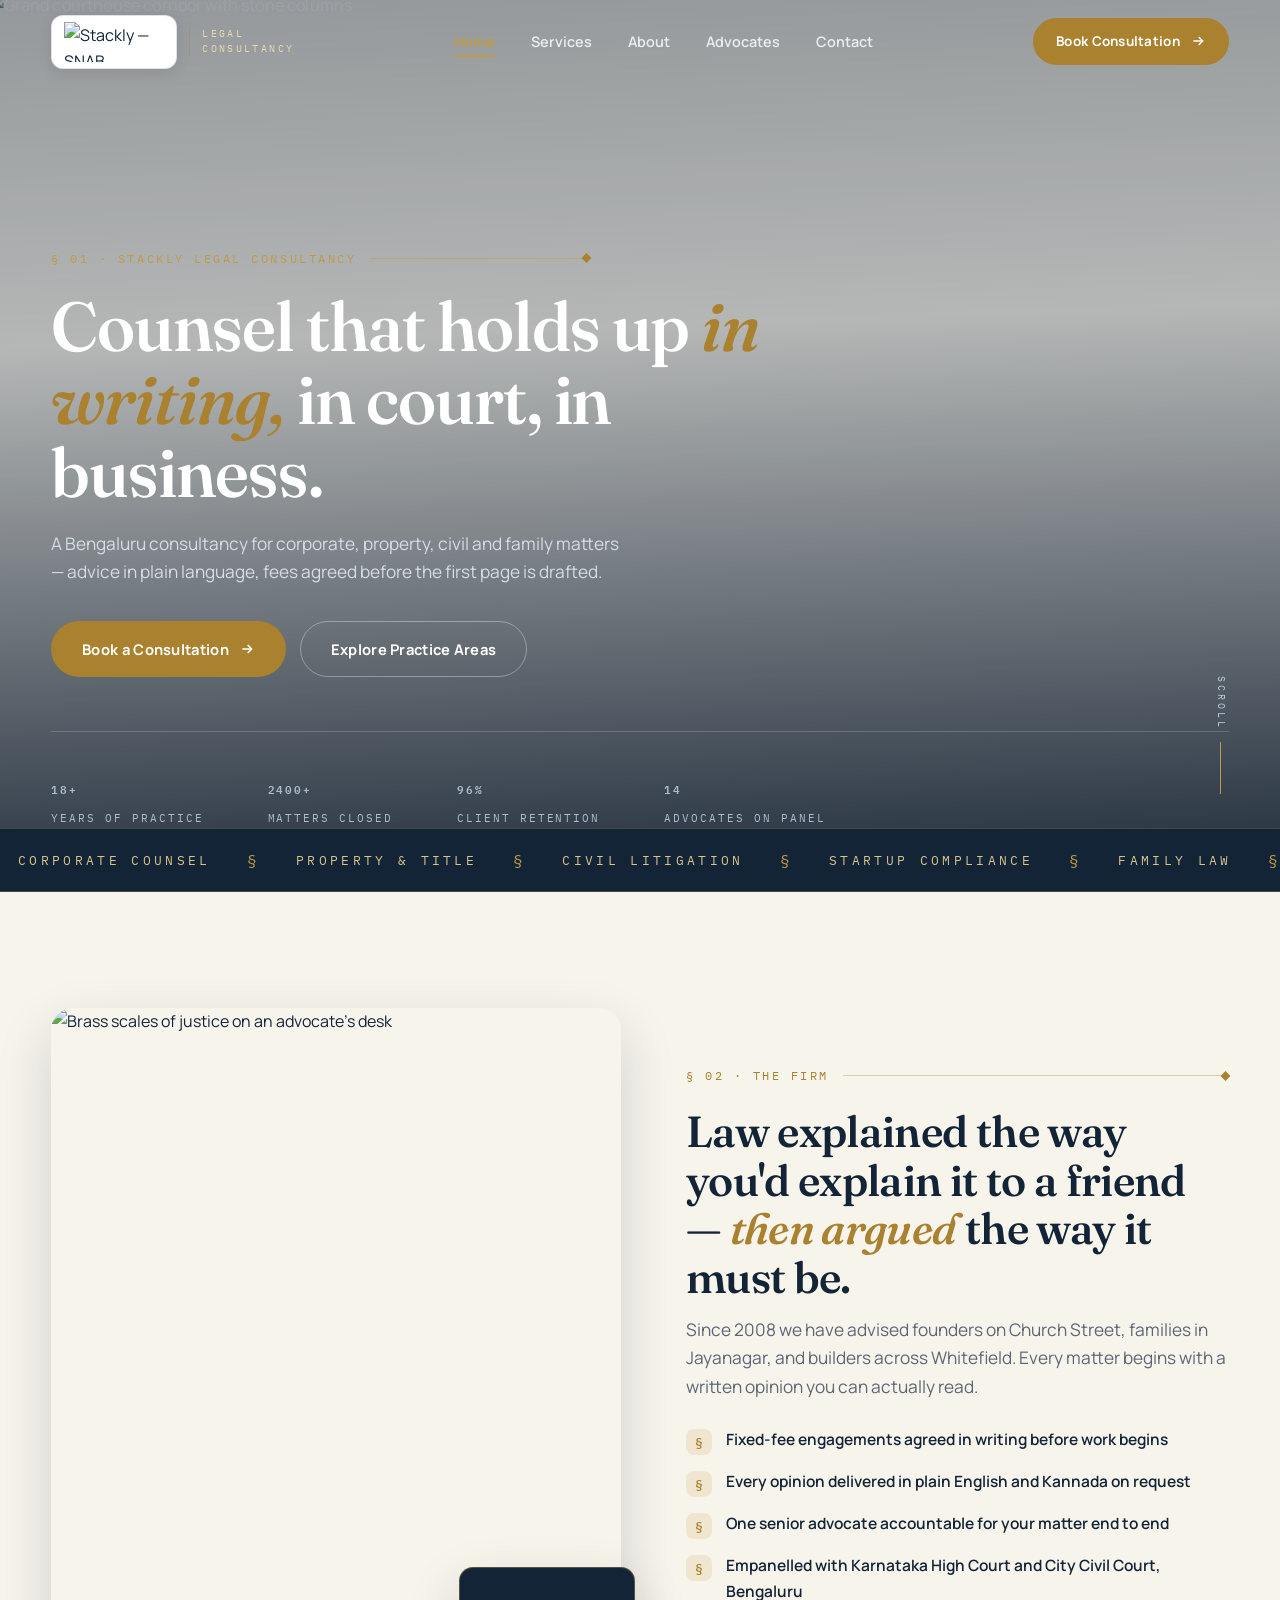
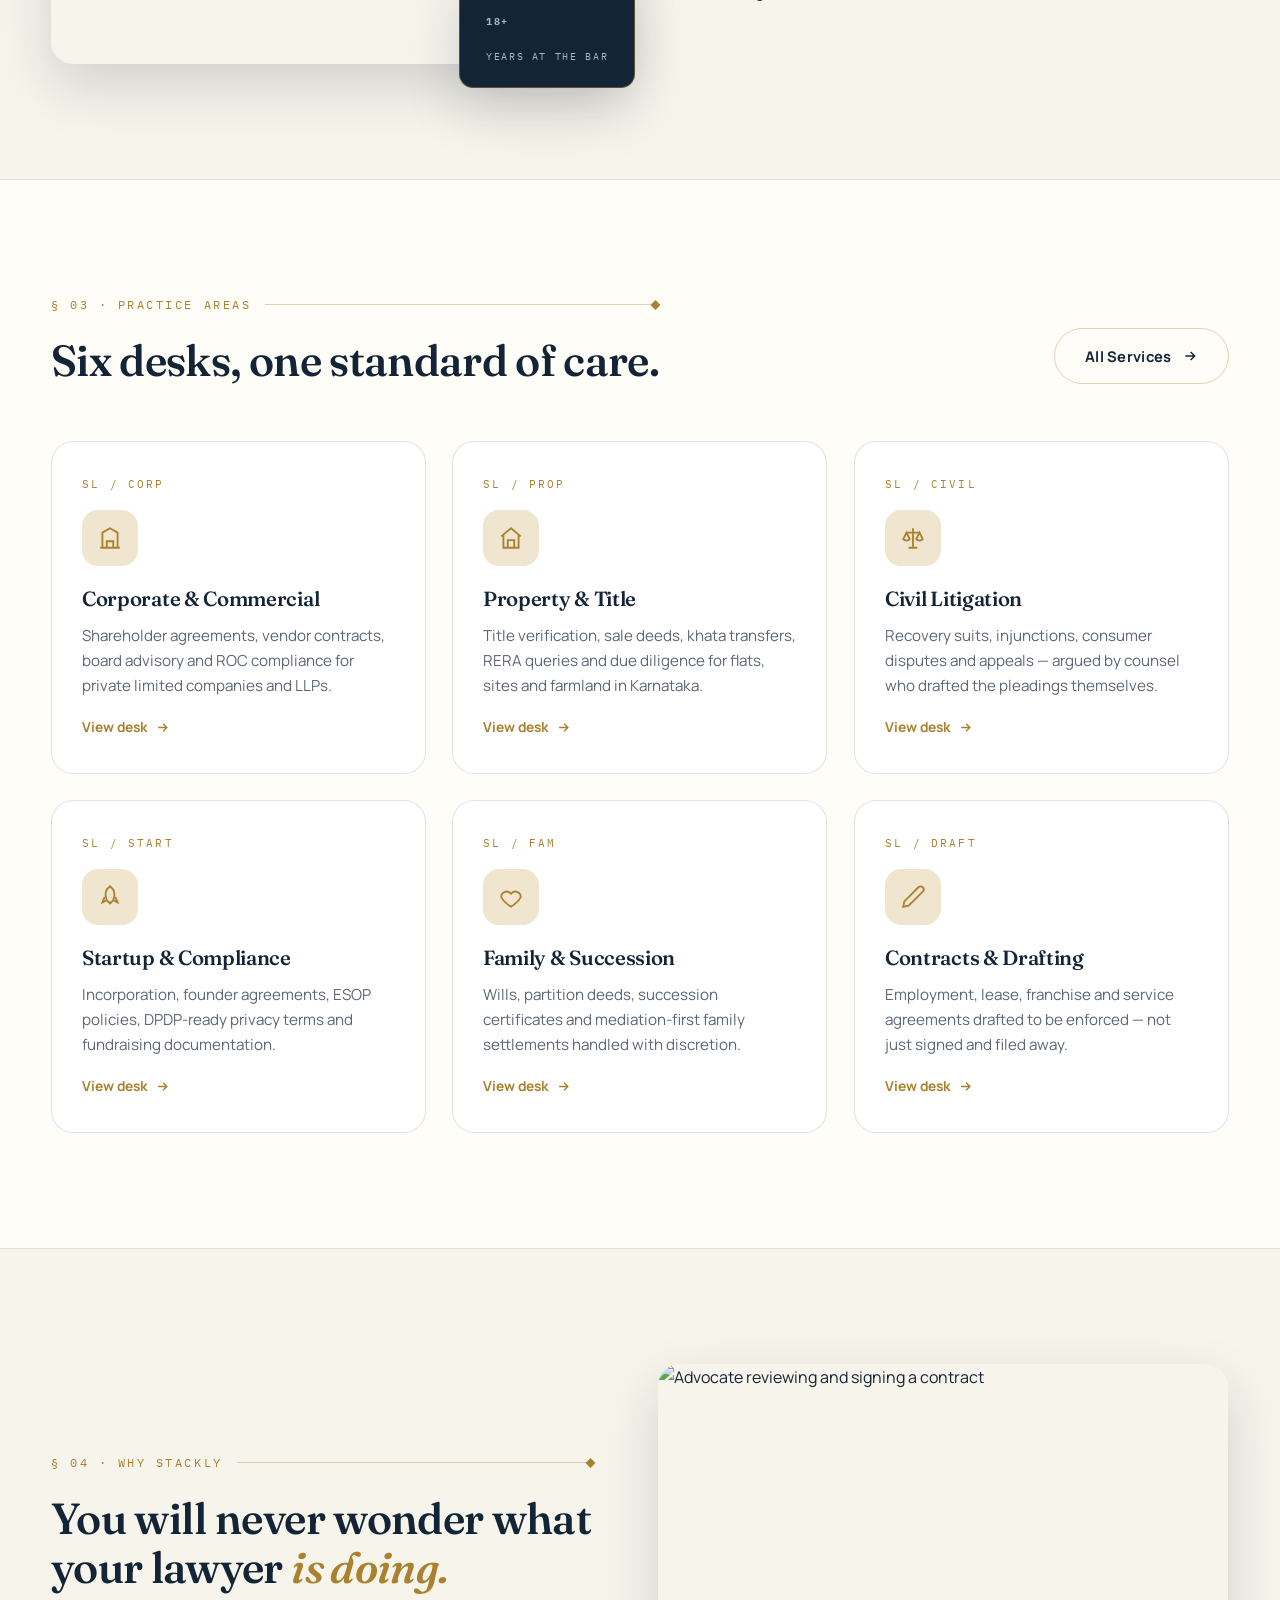
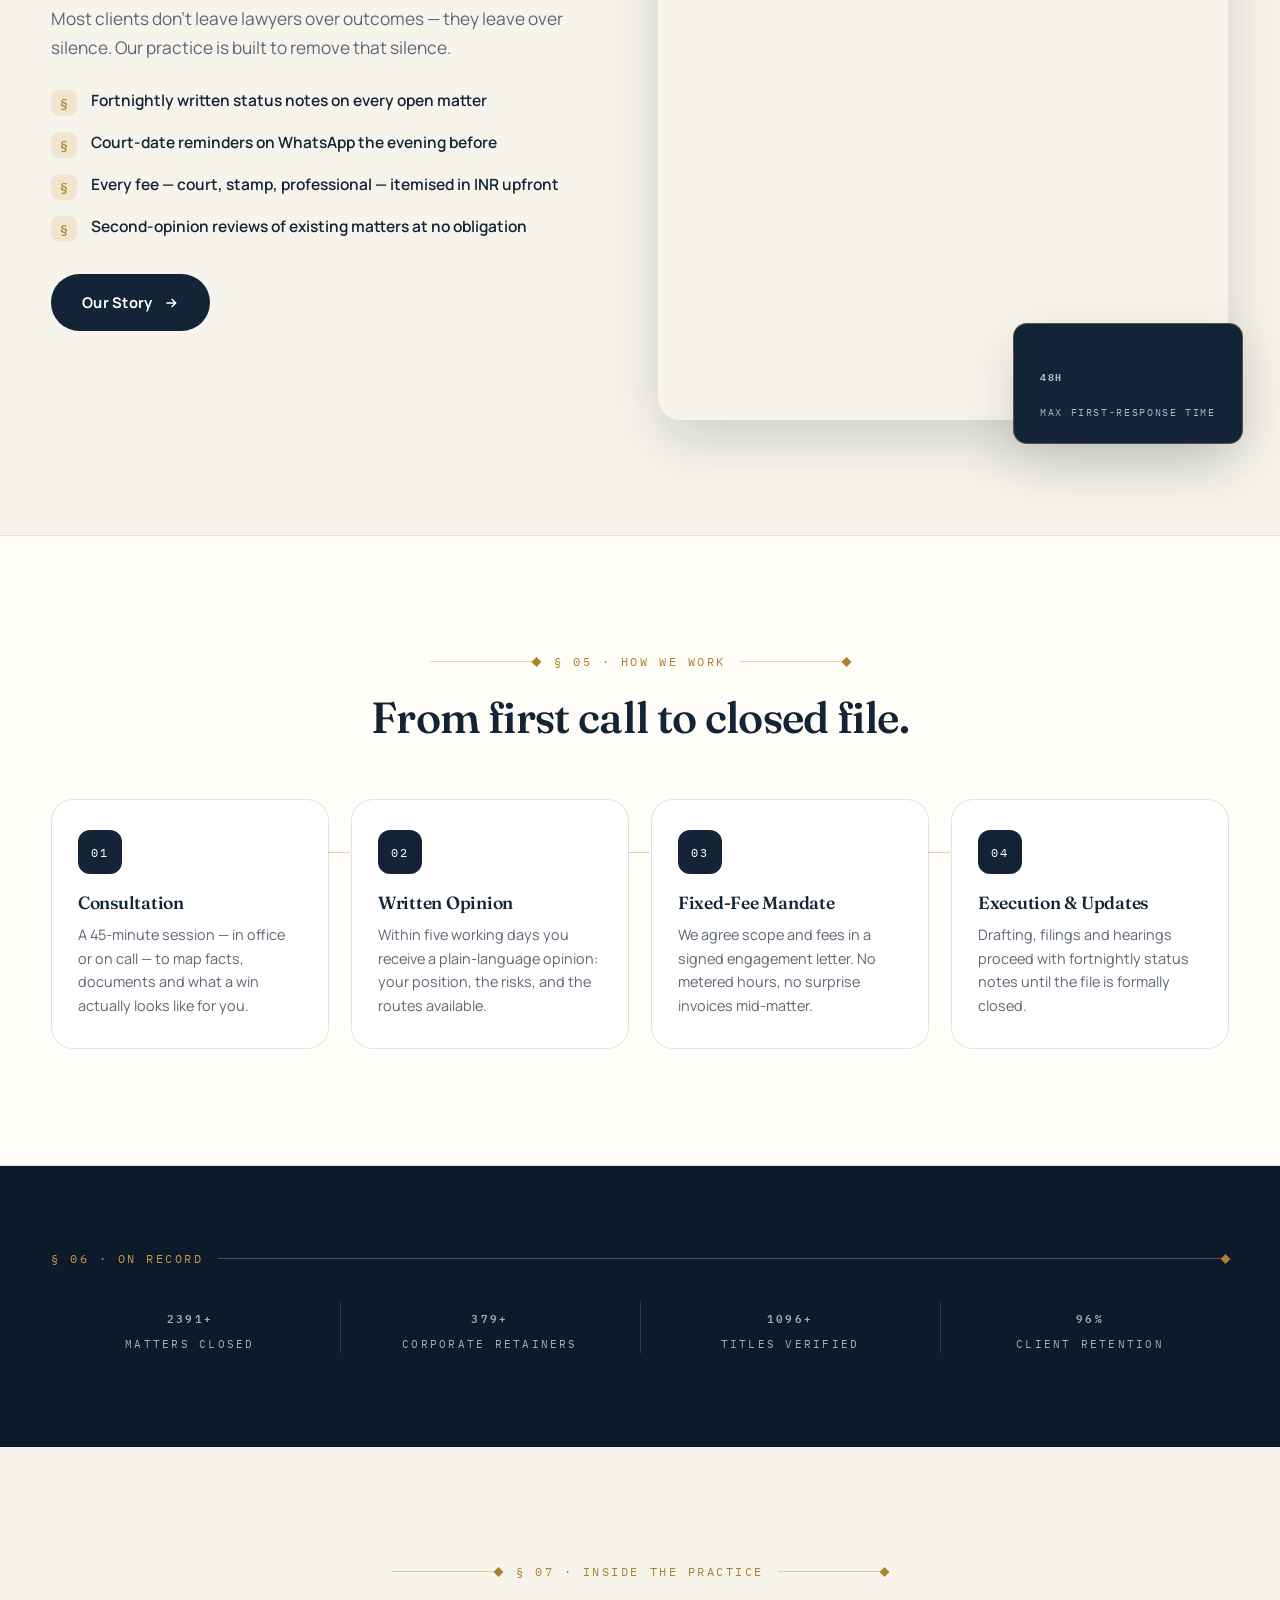
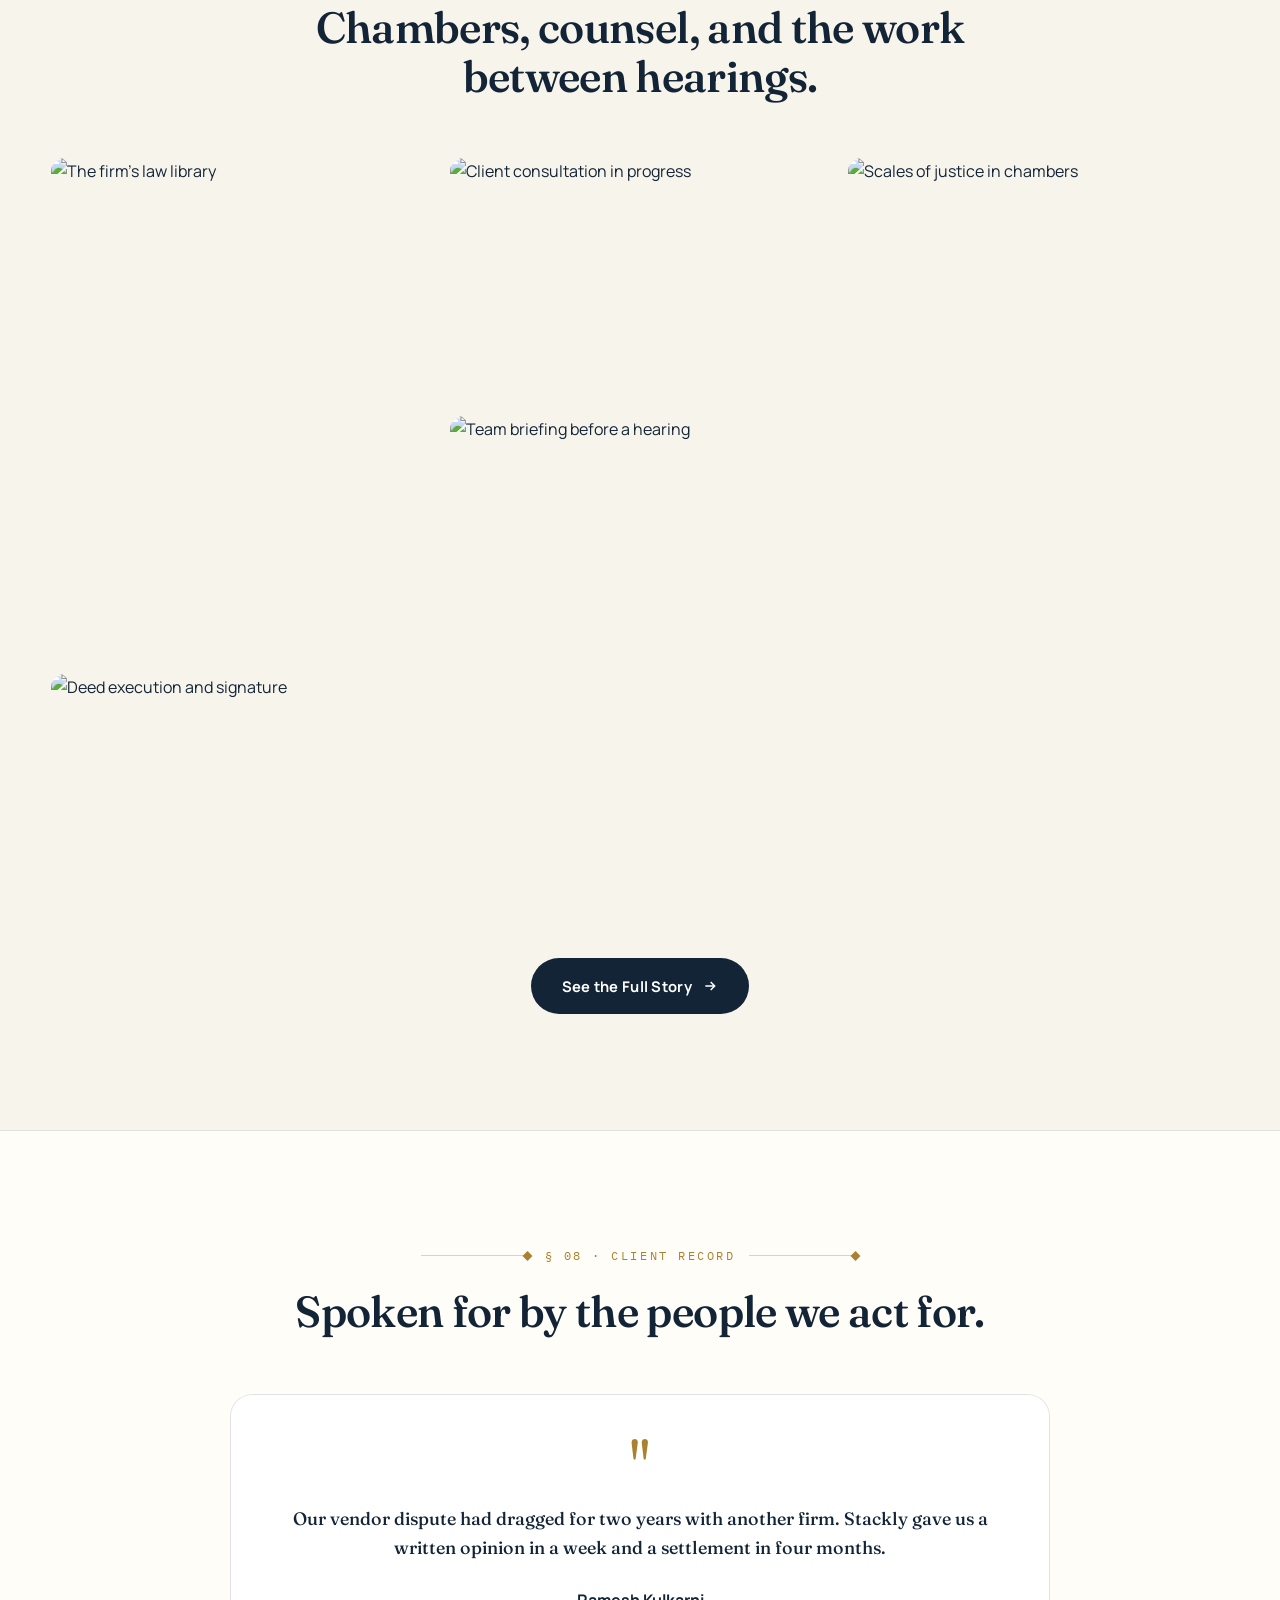
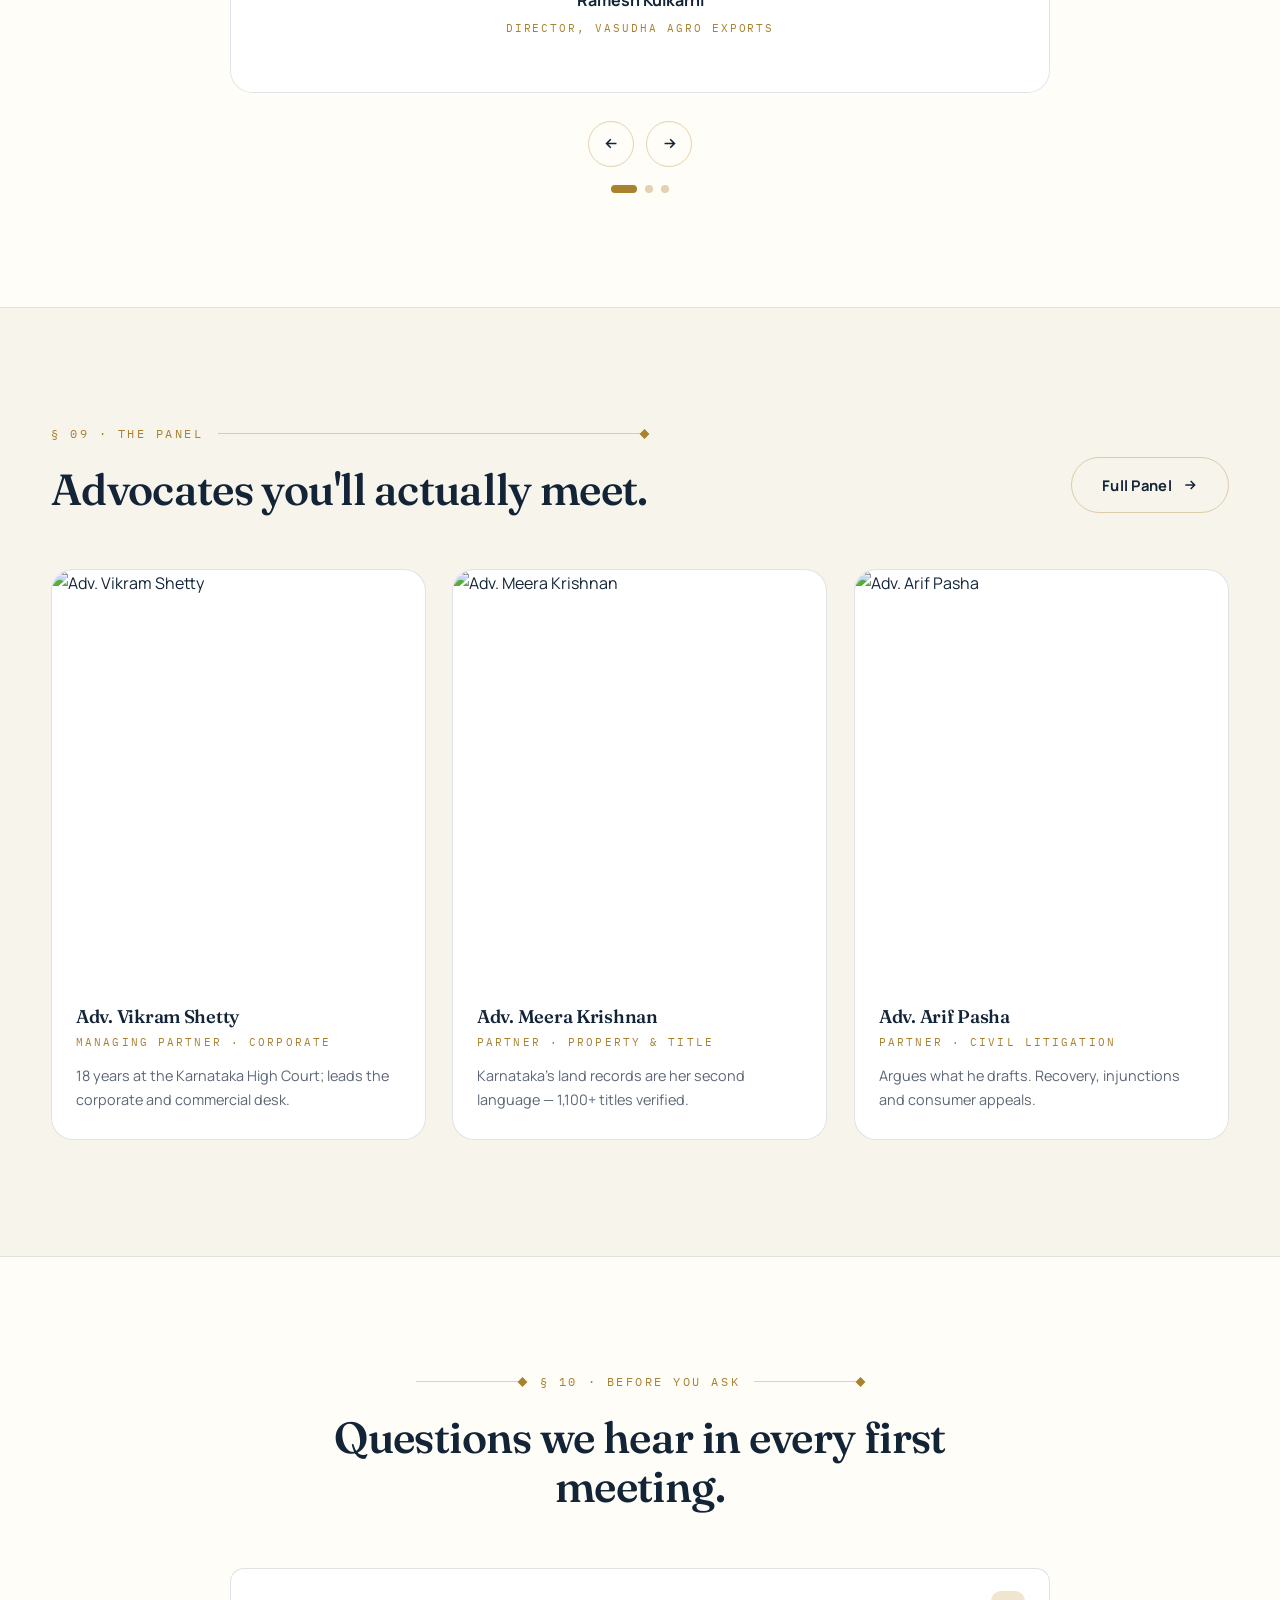
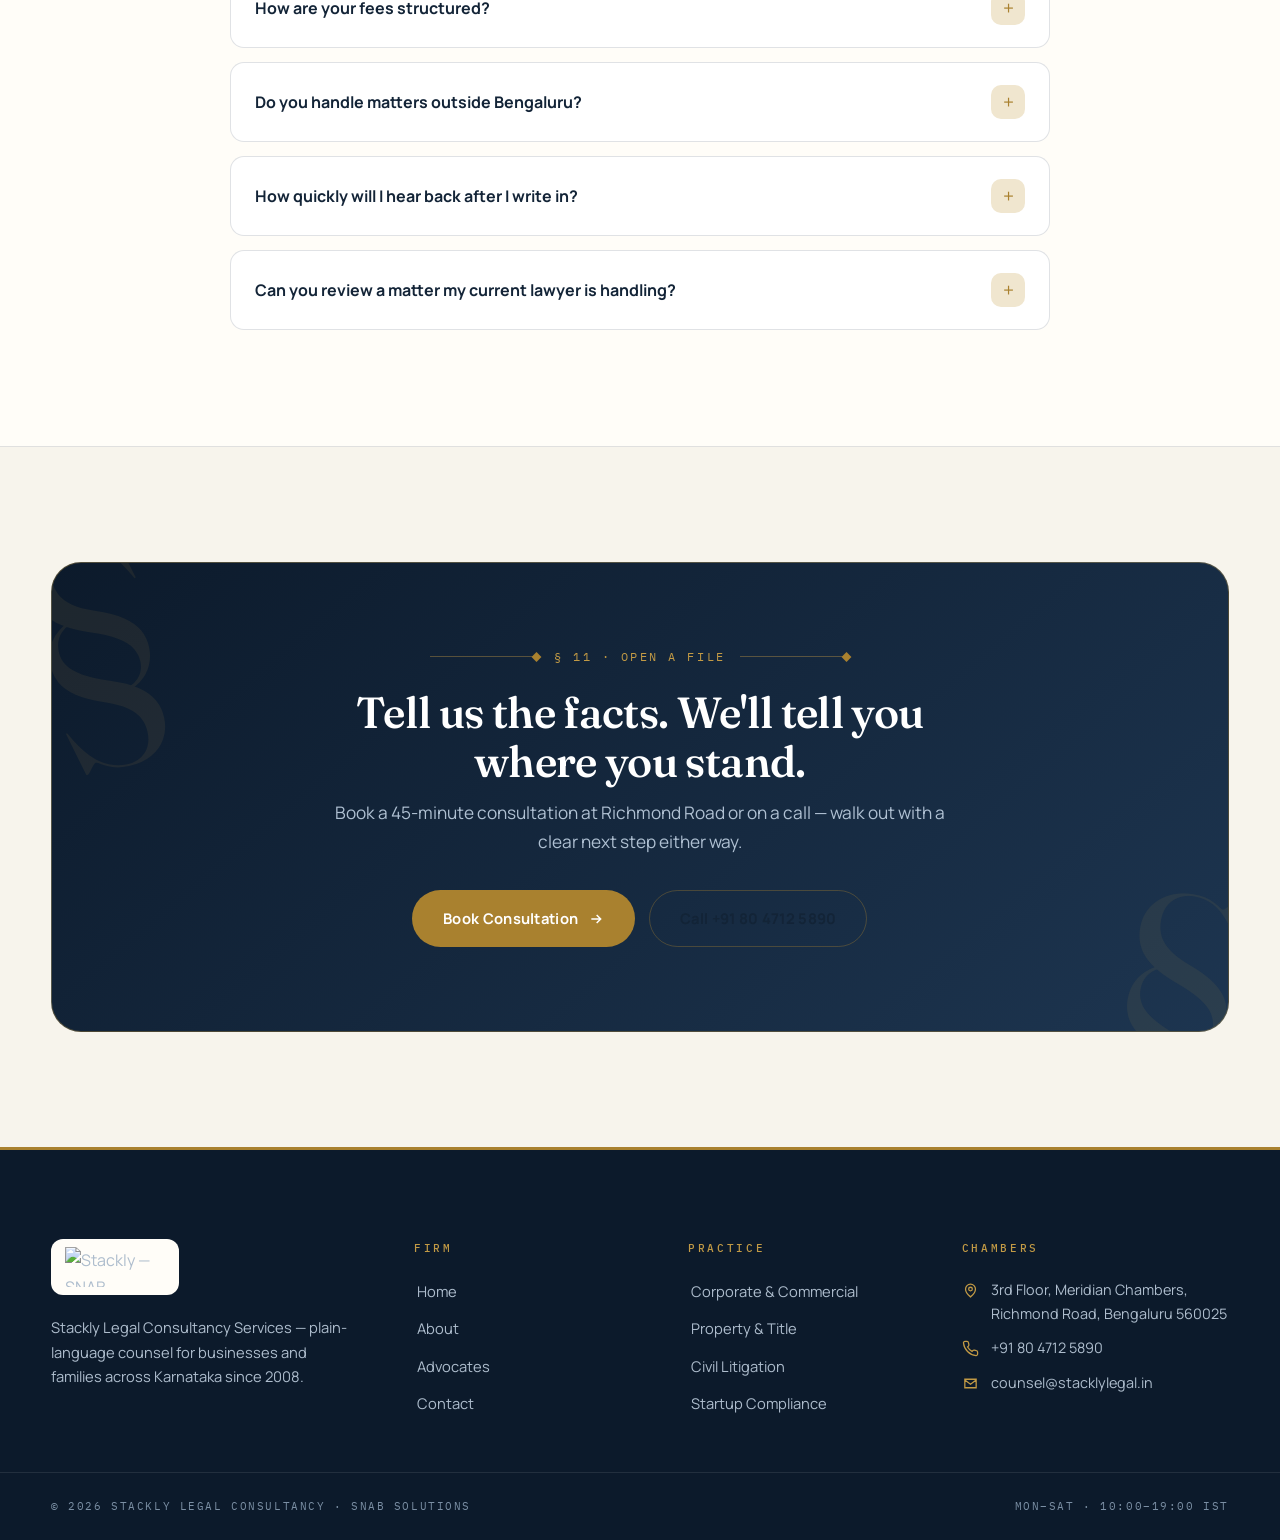
==== index.html @ f5bd6ede "initial commit" ====
<!DOCTYPE html>
<html lang="en">
<head>
  <meta charset="UTF-8">
  <meta name="viewport" content="width=device-width, initial-scale=1.0">
  <title>Stackly Legal Consultancy — Counsel That Holds Up | Bengaluru</title>
  <meta name="description" content="Stackly Legal Consultancy Services, Bengaluru. Corporate, civil, property, family and startup legal counsel with a fixed-fee, plain-language approach.">
  <link rel="preconnect" href="https://fonts.googleapis.com">
  <link rel="preconnect" href="https://fonts.gstatic.com" crossorigin>
  <link href="https://fonts.googleapis.com/css2?family=Fraunces:opsz,wght@9..144,400;9..144,480;9..144,560;9..144,640&family=Manrope:wght@400;600;700;800&family=IBM+Plex+Mono:wght@400;500&display=swap" rel="stylesheet">
  <link rel="stylesheet" href="css/styles.css">
</head>
<body>

  <!-- ==================== HEADER ==================== -->
  <header class="site-header">
    <div class="wrap">
      <a class="brand" href="index.html" aria-label="Stackly Legal Consultancy home">
        <span class="logo-chip">
          <img src="https://wsrv.nl/?url=https://snabsolutions.in/wp-content/uploads/2026/02/stackly-snab-solutions.png&w=260&h=104&output=webp&q=80&fit=inside" alt="Stackly — SNAB Solutions" width="130" height="52">
        </span>
        <span class="brand-tag">Legal<br>Consultancy</span>
      </a>

      <nav class="main-nav" aria-label="Primary">
        <a href="index.html" class="active">Home</a>
        <a href="services.html">Services</a>
        <a href="about.html">About</a>
        <a href="team.html">Advocates</a>
        <a href="contact.html">Contact</a>
      </nav>

      <div class="header-cta">
        <a class="btn btn-gold" href="contact.html">Book Consultation
          <svg viewBox="0 0 24 24" fill="none" stroke="currentColor" stroke-width="2.2"><path d="M5 12h14M13 6l6 6-6 6"/></svg>
        </a>
      </div>

      <button class="nav-toggle" aria-expanded="false" aria-controls="mobilePanel" aria-label="Open menu">
        <span></span><span></span><span></span>
      </button>
    </div>
  </header>

  <div class="mobile-panel" id="mobilePanel">
    <a href="index.html" class="active"><span class="idx">§01</span>Home</a>
    <a href="services.html"><span class="idx">§02</span>Services</a>
    <a href="about.html"><span class="idx">§03</span>About</a>
    <a href="team.html"><span class="idx">§04</span>Advocates</a>
    <a href="contact.html"><span class="idx">§05</span>Contact</a>
    <p class="panel-foot">Stackly Legal · Richmond Road, Bengaluru · +91 80 4712 5890</p>
  </div>

  <main>

    <!-- ============ 01 · HERO ============ -->
    <section class="hero flush" id="top">
      <div class="hero-media">
        <img src="https://wsrv.nl/?url=images.unsplash.com/photo-1505664194779-8beaceb93744&w=1600&h=1000&fit=cover&output=webp&q=55" alt="Grand courthouse corridor with stone columns" fetchpriority="high">
      </div>
      <div class="wrap">
        <div class="docket" data-stagger="1">
          <span class="code">§ 01 · Stackly Legal Consultancy</span>
          <span class="rule"></span>
        </div>
        <h1 data-stagger="2">Counsel that holds up <em class="gild">in writing,</em> in court, in business.</h1>
        <p class="lead" data-stagger="3">A Bengaluru consultancy for corporate, property, civil and family matters — advice in plain language, fees agreed before the first page is drafted.</p>
        <div class="hero-actions" data-stagger="4">
          <a class="btn btn-gold" href="contact.html">Book a Consultation
            <svg viewBox="0 0 24 24" fill="none" stroke="currentColor" stroke-width="2.2"><path d="M5 12h14M13 6l6 6-6 6"/></svg>
          </a>
          <a class="btn btn-ghost" href="services.html">Explore Practice Areas</a>
        </div>
        <div class="hero-strip" data-stagger="5">
          <div class="hs"><b><span data-count="18" data-suffix="+">0</span></b><span>Years of practice</span></div>
          <div class="hs"><b><span data-count="2400" data-suffix="+">0</span></b><span>Matters closed</span></div>
          <div class="hs"><b><span data-count="96" data-suffix="%">0</span></b><span>Client retention</span></div>
          <div class="hs"><b><span data-count="14">0</span></b><span>Advocates on panel</span></div>
        </div>
      </div>
      <span class="scroll-hint">Scroll</span>
    </section>

    <!-- ============ 02 · MARQUEE ============ -->
    <div class="marquee" aria-hidden="true">
      <div class="marquee-track">
        <span>Corporate Counsel</span><span>Property &amp; Title</span><span>Civil Litigation</span><span>Startup Compliance</span><span>Family Law</span><span>Contract Drafting</span><span>Corporate Counsel</span><span>Property &amp; Title</span><span>Civil Litigation</span><span>Startup Compliance</span><span>Family Law</span><span>Contract Drafting</span>
      </div>
    </div>

    <!-- ============ 03 · INTRO SPLIT ============ -->
    <section class="zone-ivory">
      <div class="wrap split">
        <div class="split-media rv rv-left">
          <div class="frame">
            <img src="https://wsrv.nl/?url=images.unsplash.com/photo-1589829545856-d10d557cf95f&w=900&h=1040&fit=cover&output=webp&q=60" alt="Brass scales of justice on an advocate's desk" loading="lazy">
          </div>
          <div class="badge rv rv-zoom" data-d="3">
            <b><span data-count="18" data-suffix="+">0</span></b>
            <span>Years at the bar</span>
          </div>
        </div>
        <div class="split-copy rv rv-right">
          <div class="docket"><span class="code">§ 02 · The Firm</span><span class="rule"></span></div>
          <h2>Law explained the way you'd explain it to a friend — <em class="gild">then argued</em> the way it must be.</h2>
          <p class="lead" style="margin-top:14px;">Since 2008 we have advised founders on Church Street, families in Jayanagar, and builders across Whitefield. Every matter begins with a written opinion you can actually read.</p>
          <ul class="ticks">
            <li>Fixed-fee engagements agreed in writing before work begins</li>
            <li>Every opinion delivered in plain English and Kannada on request</li>
            <li>One senior advocate accountable for your matter end to end</li>
            <li>Empanelled with Karnataka High Court and City Civil Court, Bengaluru</li>
          </ul>
        </div>
      </div>
    </section>

    <!-- ============ 04 · PRACTICE AREAS ============ -->
    <section class="zone-white">
      <div class="wrap">
        <div class="eyeline">
          <div class="sec-head rv rv-up">
            <div class="docket"><span class="code">§ 03 · Practice Areas</span><span class="rule"></span></div>
            <h2>Six desks, one standard of care.</h2>
          </div>
          <a class="btn btn-ghost rv rv-up" data-d="2" href="services.html">All Services
            <svg viewBox="0 0 24 24" fill="none" stroke="currentColor" stroke-width="2.2"><path d="M5 12h14M13 6l6 6-6 6"/></svg>
          </a>
        </div>
        <div class="grid-3">
          <article class="card rv rv-up" data-d="1">
            <span class="c-code">SL / CORP</span>
            <div class="icon-ring"><svg viewBox="0 0 24 24" fill="none" stroke="currentColor" stroke-width="1.7"><path d="M3 21h18M5 21V7l7-4 7 4v14M9 21v-6h6v6M9 11h.01M15 11h.01"/></svg></div>
            <h3>Corporate &amp; Commercial</h3>
            <p>Shareholder agreements, vendor contracts, board advisory and ROC compliance for private limited companies and LLPs.</p>
            <a class="c-link" href="services.html">View desk <svg viewBox="0 0 24 24" fill="none" stroke="currentColor" stroke-width="2.2"><path d="M5 12h14M13 6l6 6-6 6"/></svg></a>
          </article>
          <article class="card rv rv-up" data-d="2">
            <span class="c-code">SL / PROP</span>
            <div class="icon-ring"><svg viewBox="0 0 24 24" fill="none" stroke="currentColor" stroke-width="1.7"><path d="M3 10.5 12 3l9 7.5M5 9v12h14V9M9 21v-7h6v7"/></svg></div>
            <h3>Property &amp; Title</h3>
            <p>Title verification, sale deeds, khata transfers, RERA queries and due diligence for flats, sites and farmland in Karnataka.</p>
            <a class="c-link" href="services.html">View desk <svg viewBox="0 0 24 24" fill="none" stroke="currentColor" stroke-width="2.2"><path d="M5 12h14M13 6l6 6-6 6"/></svg></a>
          </article>
          <article class="card rv rv-up" data-d="3">
            <span class="c-code">SL / CIVIL</span>
            <div class="icon-ring"><svg viewBox="0 0 24 24" fill="none" stroke="currentColor" stroke-width="1.7"><path d="M12 3v18M6 7l-3 6a4 4 0 0 0 6 0l-3-6zM18 7l-3 6a4 4 0 0 0 6 0l-3-6zM6 7h12M8 21h8"/></svg></div>
            <h3>Civil Litigation</h3>
            <p>Recovery suits, injunctions, consumer disputes and appeals — argued by counsel who drafted the pleadings themselves.</p>
            <a class="c-link" href="services.html">View desk <svg viewBox="0 0 24 24" fill="none" stroke="currentColor" stroke-width="2.2"><path d="M5 12h14M13 6l6 6-6 6"/></svg></a>
          </article>
          <article class="card rv rv-up" data-d="4">
            <span class="c-code">SL / START</span>
            <div class="icon-ring"><svg viewBox="0 0 24 24" fill="none" stroke="currentColor" stroke-width="1.7"><path d="M12 2c4 3 5 8 3 13l-3 3-3-3C7 10 8 5 12 2zM9 15l-4 2 2-5M15 15l4 2-2-5M12 9h.01"/></svg></div>
            <h3>Startup &amp; Compliance</h3>
            <p>Incorporation, founder agreements, ESOP policies, DPDP-ready privacy terms and fundraising documentation.</p>
            <a class="c-link" href="services.html">View desk <svg viewBox="0 0 24 24" fill="none" stroke="currentColor" stroke-width="2.2"><path d="M5 12h14M13 6l6 6-6 6"/></svg></a>
          </article>
          <article class="card rv rv-up" data-d="5">
            <span class="c-code">SL / FAM</span>
            <div class="icon-ring"><svg viewBox="0 0 24 24" fill="none" stroke="currentColor" stroke-width="1.7"><path d="M12 21s-7-4.5-9-9a5 5 0 0 1 9-3 5 5 0 0 1 9 3c-2 4.5-9 9-9 9z"/></svg></div>
            <h3>Family &amp; Succession</h3>
            <p>Wills, partition deeds, succession certificates and mediation-first family settlements handled with discretion.</p>
            <a class="c-link" href="services.html">View desk <svg viewBox="0 0 24 24" fill="none" stroke="currentColor" stroke-width="2.2"><path d="M5 12h14M13 6l6 6-6 6"/></svg></a>
          </article>
          <article class="card rv rv-up" data-d="6">
            <span class="c-code">SL / DRAFT</span>
            <div class="icon-ring"><svg viewBox="0 0 24 24" fill="none" stroke="currentColor" stroke-width="1.7"><path d="M17 3a2.4 2.4 0 0 1 4 4L8 20l-5 1 1-5L17 3z"/></svg></div>
            <h3>Contracts &amp; Drafting</h3>
            <p>Employment, lease, franchise and service agreements drafted to be enforced — not just signed and filed away.</p>
            <a class="c-link" href="services.html">View desk <svg viewBox="0 0 24 24" fill="none" stroke="currentColor" stroke-width="2.2"><path d="M5 12h14M13 6l6 6-6 6"/></svg></a>
          </article>
        </div>
      </div>
    </section>

    <!-- ============ 05 · WHY US SPLIT ============ -->
    <section class="zone-ivory">
      <div class="wrap split rev">
        <div class="split-copy rv rv-left">
          <div class="docket"><span class="code">§ 04 · Why Stackly</span><span class="rule"></span></div>
          <h2>You will never wonder what your lawyer <em class="gild">is doing.</em></h2>
          <p class="lead" style="margin-top:14px;">Most clients don't leave lawyers over outcomes — they leave over silence. Our practice is built to remove that silence.</p>
          <ul class="ticks">
            <li>Fortnightly written status notes on every open matter</li>
            <li>Court-date reminders on WhatsApp the evening before</li>
            <li>Every fee — court, stamp, professional — itemised in INR upfront</li>
            <li>Second-opinion reviews of existing matters at no obligation</li>
          </ul>
          <div class="hero-actions" style="margin-top:32px;">
            <a class="btn btn-ink" href="about.html">Our Story
              <svg viewBox="0 0 24 24" fill="none" stroke="currentColor" stroke-width="2.2"><path d="M5 12h14M13 6l6 6-6 6"/></svg>
            </a>
          </div>
        </div>
        <div class="split-media rv rv-right">
          <div class="frame">
            <img src="https://wsrv.nl/?url=images.unsplash.com/photo-1450101499163-c8848c66ca85&w=900&h=1040&fit=cover&output=webp&q=60" alt="Advocate reviewing and signing a contract" loading="lazy">
          </div>
          <div class="badge rv rv-zoom" data-d="3">
            <b><span data-count="48" data-suffix="h">0</span></b>
            <span>Max first-response time</span>
          </div>
        </div>
      </div>
    </section>

    <!-- ============ 06 · PROCESS ============ -->
    <section class="zone-white">
      <div class="wrap">
        <div class="sec-head center rv rv-up">
          <div class="docket center"><span class="rule"></span><span class="code">§ 05 · How We Work</span><span class="rule"></span></div>
          <h2>From first call to closed file.</h2>
        </div>
        <div class="steps">
          <div class="step rv rv-flip" data-d="1"><h3>Consultation</h3><p>A 45-minute session — in office or on call — to map facts, documents and what a win actually looks like for you.</p></div>
          <div class="step rv rv-flip" data-d="2"><h3>Written Opinion</h3><p>Within five working days you receive a plain-language opinion: your position, the risks, and the routes available.</p></div>
          <div class="step rv rv-flip" data-d="3"><h3>Fixed-Fee Mandate</h3><p>We agree scope and fees in a signed engagement letter. No metered hours, no surprise invoices mid-matter.</p></div>
          <div class="step rv rv-flip" data-d="4"><h3>Execution &amp; Updates</h3><p>Drafting, filings and hearings proceed with fortnightly status notes until the file is formally closed.</p></div>
        </div>
      </div>
    </section>

    <!-- ============ 07 · STATS BAND ============ -->
    <section class="zone-ink stats-band tight">
      <div class="wrap">
        <div class="docket on-dark rv rv-up"><span class="code">§ 06 · On Record</span><span class="rule"></span></div>
        <div class="grid-4">
          <div class="stat rv rv-up" data-d="1"><b><span data-count="2400" data-suffix="+">0</span></b><span>Matters closed</span></div>
          <div class="stat rv rv-up" data-d="2"><b><span data-count="380" data-suffix="+">0</span></b><span>Corporate retainers</span></div>
          <div class="stat rv rv-up" data-d="3"><b><span data-count="1100" data-suffix="+">0</span></b><span>Titles verified</span></div>
          <div class="stat rv rv-up" data-d="4"><b><span data-count="96" data-suffix="%">0</span></b><span>Client retention</span></div>
        </div>
      </div>
    </section>

    <!-- ============ 08 · GALLERY ============ -->
    <section class="zone-ivory">
      <div class="wrap">
        <div class="sec-head center rv rv-up">
          <div class="docket center"><span class="rule"></span><span class="code">§ 07 · Inside the Practice</span><span class="rule"></span></div>
          <h2>Chambers, counsel, and the work between hearings.</h2>
        </div>
        <div class="gallery-grid">
          <figure class="g-item tall rv rv-zoom" data-d="1">
            <img src="https://wsrv.nl/?url=images.unsplash.com/photo-1507842217343-583bb7270b66&w=700&h=1000&fit=cover&output=webp&q=58" alt="The firm's law library" loading="lazy">
            <figcaption class="g-meta"><span class="g-label"><b>The Library</b><span>Reference · Richmond Road</span></span><span class="g-ico"><svg viewBox="0 0 24 24" fill="none" stroke="currentColor" stroke-width="2.2"><path d="M7 17 17 7M9 7h8v8"/></svg></span></figcaption>
          </figure>
          <figure class="g-item rv rv-zoom" data-d="2">
            <img src="https://wsrv.nl/?url=images.unsplash.com/photo-1600880292203-757bb62b4baf&w=800&h=520&fit=cover&output=webp&q=58" alt="Client consultation in progress" loading="lazy">
            <figcaption class="g-meta"><span class="g-label"><b>Client Consultations</b><span>First meetings</span></span><span class="g-ico"><svg viewBox="0 0 24 24" fill="none" stroke="currentColor" stroke-width="2.2"><path d="M7 17 17 7M9 7h8v8"/></svg></span></figcaption>
          </figure>
          <figure class="g-item rv rv-zoom" data-d="3">
            <img src="https://wsrv.nl/?url=images.unsplash.com/photo-1589829545856-d10d557cf95f&w=800&h=520&fit=cover&output=webp&q=58" alt="Scales of justice in chambers" loading="lazy">
            <figcaption class="g-meta"><span class="g-label"><b>Chambers</b><span>Senior counsel desk</span></span><span class="g-ico"><svg viewBox="0 0 24 24" fill="none" stroke="currentColor" stroke-width="2.2"><path d="M7 17 17 7M9 7h8v8"/></svg></span></figcaption>
          </figure>
          <figure class="g-item wide rv rv-zoom" data-d="4">
            <img src="https://wsrv.nl/?url=images.unsplash.com/photo-1568992687947-868a62a9f521&w=1100&h=520&fit=cover&output=webp&q=55" alt="Team briefing before a hearing" loading="lazy">
            <figcaption class="g-meta"><span class="g-label"><b>Case Briefings</b><span>Monday war-room</span></span><span class="g-ico"><svg viewBox="0 0 24 24" fill="none" stroke="currentColor" stroke-width="2.2"><path d="M7 17 17 7M9 7h8v8"/></svg></span></figcaption>
          </figure>
          <figure class="g-item rv rv-zoom" data-d="5">
            <img src="https://wsrv.nl/?url=images.unsplash.com/photo-1450101499163-c8848c66ca85&w=800&h=520&fit=cover&output=webp&q=58" alt="Deed execution and signature" loading="lazy">
            <figcaption class="g-meta"><span class="g-label"><b>Deed Execution</b><span>Registration day</span></span><span class="g-ico"><svg viewBox="0 0 24 24" fill="none" stroke="currentColor" stroke-width="2.2"><path d="M7 17 17 7M9 7h8v8"/></svg></span></figcaption>
          </figure>
        </div>
        <div class="gallery-cta rv rv-up">
          <a class="btn btn-ink" href="about.html">See the Full Story
            <svg viewBox="0 0 24 24" fill="none" stroke="currentColor" stroke-width="2.2"><path d="M5 12h14M13 6l6 6-6 6"/></svg>
          </a>
        </div>
      </div>
    </section>

    <!-- ============ 09 · TESTIMONIALS ============ -->
    <section class="zone-white">
      <div class="wrap">
        <div class="sec-head center rv rv-up">
          <div class="docket center"><span class="rule"></span><span class="code">§ 08 · Client Record</span><span class="rule"></span></div>
          <h2>Spoken for by the people we act for.</h2>
        </div>
        <div class="testi-shell rv rv-up" data-d="2">
          <div class="testi-viewport">
            <div class="testi-track">
              <div class="testi"><span class="quote-mark">"</span><p>Our vendor dispute had dragged for two years with another firm. Stackly gave us a written opinion in a week and a settlement in four months.</p><div class="who"><b>Ramesh Kulkarni</b><span>Director, Vasudha Agro Exports</span></div></div>
              <div class="testi"><span class="quote-mark">"</span><p>They verified the title on our Sarjapur flat and found a pending khata issue the builder never mentioned. That one report saved us ₹85 lakh.</p><div class="who"><b>Divya &amp; Arjun Nair</b><span>Homebuyers, Sarjapur Road</span></div></div>
              <div class="testi"><span class="quote-mark">"</span><p>As a first-time founder I expected legalese. Instead I got a founder agreement I could read end to end, and fees I knew before we started.</p><div class="who"><b>Sneha Patil</b><span>Co-founder, Loopkart Technologies</span></div></div>
            </div>
          </div>
          <div class="testi-nav">
            <button data-prev aria-label="Previous testimonial"><svg viewBox="0 0 24 24" fill="none" stroke="currentColor" stroke-width="2.2"><path d="M19 12H5M11 18l-6-6 6-6"/></svg></button>
            <button data-next aria-label="Next testimonial"><svg viewBox="0 0 24 24" fill="none" stroke="currentColor" stroke-width="2.2"><path d="M5 12h14M13 6l6 6-6 6"/></svg></button>
          </div>
          <div class="testi-dots"></div>
        </div>
      </div>
    </section>

    <!-- ============ 10 · ADVOCATES PREVIEW ============ -->
    <section class="zone-ivory">
      <div class="wrap">
        <div class="eyeline">
          <div class="sec-head rv rv-up">
            <div class="docket"><span class="code">§ 09 · The Panel</span><span class="rule"></span></div>
            <h2>Advocates you'll actually meet.</h2>
          </div>
          <a class="btn btn-ghost rv rv-up" data-d="2" href="team.html">Full Panel
            <svg viewBox="0 0 24 24" fill="none" stroke="currentColor" stroke-width="2.2"><path d="M5 12h14M13 6l6 6-6 6"/></svg>
          </a>
        </div>
        <div class="grid-3">
          <article class="person rv rv-tilt" data-d="1">
            <div class="ph"><img src="https://wsrv.nl/?url=images.unsplash.com/photo-1560250097-0b93528c311a&w=700&h=780&fit=cover&output=webp&q=60" alt="Adv. Vikram Shetty" loading="lazy"></div>
            <div class="pb"><h3>Adv. Vikram Shetty</h3><span class="role">Managing Partner · Corporate</span><p>18 years at the Karnataka High Court; leads the corporate and commercial desk.</p></div>
          </article>
          <article class="person rv rv-tilt" data-d="2">
            <div class="ph"><img src="https://wsrv.nl/?url=images.unsplash.com/photo-1573496359142-b8d87734a5a2&w=700&h=780&fit=cover&output=webp&q=60" alt="Adv. Meera Krishnan" loading="lazy"></div>
            <div class="pb"><h3>Adv. Meera Krishnan</h3><span class="role">Partner · Property &amp; Title</span><p>Karnataka's land records are her second language — 1,100+ titles verified.</p></div>
          </article>
          <article class="person rv rv-tilt" data-d="3">
            <div class="ph"><img src="https://wsrv.nl/?url=images.unsplash.com/photo-1507003211169-0a1dd7228f2d&w=700&h=780&fit=cover&output=webp&q=60" alt="Adv. Arif Pasha" loading="lazy"></div>
            <div class="pb"><h3>Adv. Arif Pasha</h3><span class="role">Partner · Civil Litigation</span><p>Argues what he drafts. Recovery, injunctions and consumer appeals.</p></div>
          </article>
        </div>
      </div>
    </section>

    <!-- ============ 11 · FAQ ============ -->
    <section class="zone-white">
      <div class="wrap">
        <div class="sec-head center rv rv-up">
          <div class="docket center"><span class="rule"></span><span class="code">§ 10 · Before You Ask</span><span class="rule"></span></div>
          <h2>Questions we hear in every first meeting.</h2>
        </div>
        <div class="faq-list">
          <div class="faq rv rv-up" data-d="1">
            <button class="faq-q">How are your fees structured?<span class="fx">+</span></button>
            <div class="faq-a"><p>Almost every engagement is fixed-fee, agreed in a signed letter before work begins. Court fees, stamp duty and out-of-pocket costs are itemised separately in INR. Consultations start at ₹2,500 for 45 minutes, adjusted against the mandate if you engage us.</p></div>
          </div>
          <div class="faq rv rv-up" data-d="2">
            <button class="faq-q">Do you handle matters outside Bengaluru?<span class="fx">+</span></button>
            <div class="faq-a"><p>Yes. We appear across Karnataka — Mysuru, Hubballi, Mangaluru and district courts — and brief counsel in other High Courts through our associate network when a matter travels.</p></div>
          </div>
          <div class="faq rv rv-up" data-d="3">
            <button class="faq-q">How quickly will I hear back after I write in?<span class="fx">+</span></button>
            <div class="faq-a"><p>Within 48 working hours, always. Ongoing matters receive fortnightly written status notes, and hearing dates are confirmed on WhatsApp the evening before.</p></div>
          </div>
          <div class="faq rv rv-up" data-d="4">
            <button class="faq-q">Can you review a matter my current lawyer is handling?<span class="fx">+</span></button>
            <div class="faq-a"><p>We offer a no-obligation second-opinion review. You share the pleadings and orders; we return a written assessment of where the matter stands and what we would do differently — you decide what happens next.</p></div>
          </div>
        </div>
      </div>
    </section>

    <!-- ============ 12 · CTA ============ -->
    <section class="zone-ivory">
      <div class="wrap">
        <div class="cta-banner rv rv-zoom">
          <div class="docket on-dark center"><span class="rule"></span><span class="code">§ 11 · Open a File</span><span class="rule"></span></div>
          <h2>Tell us the facts. We'll tell you where you stand.</h2>
          <p class="lead">Book a 45-minute consultation at Richmond Road or on a call — walk out with a clear next step either way.</p>
          <div class="hero-actions">
            <a class="btn btn-gold" href="contact.html">Book Consultation
              <svg viewBox="0 0 24 24" fill="none" stroke="currentColor" stroke-width="2.2"><path d="M5 12h14M13 6l6 6-6 6"/></svg>
            </a>
            <a class="btn btn-ghost" href="tel:+918047125890">Call +91 80 4712 5890</a>
          </div>
        </div>
      </div>
    </section>

  </main>

  <!-- ==================== FOOTER ==================== -->
  <footer class="site-footer">
    <div class="wrap footer-grid">
      <div class="f-brand">
        <span class="logo-chip">
          <img src="https://wsrv.nl/?url=https://snabsolutions.in/wp-content/uploads/2026/02/stackly-snab-solutions.png&w=260&h=104&output=webp&q=80&fit=inside" alt="Stackly — SNAB Solutions" loading="lazy" width="130" height="52">
        </span>
        <p>Stackly Legal Consultancy Services — plain-language counsel for businesses and families across Karnataka since 2008.</p>
      </div>
      <div class="f-col">
        <h4>Firm</h4>
        <ul>
          <li><a href="index.html">Home</a></li>
          <li><a href="about.html">About</a></li>
          <li><a href="team.html">Advocates</a></li>
          <li><a href="contact.html">Contact</a></li>
        </ul>
      </div>
      <div class="f-col">
        <h4>Practice</h4>
        <ul>
          <li><a href="services.html">Corporate &amp; Commercial</a></li>
          <li><a href="services.html">Property &amp; Title</a></li>
          <li><a href="services.html">Civil Litigation</a></li>
          <li><a href="services.html">Startup Compliance</a></li>
        </ul>
      </div>
      <div class="f-col">
        <h4>Chambers</h4>
        <ul class="f-contact">
          <li><svg viewBox="0 0 24 24" fill="none" stroke="currentColor" stroke-width="1.8"><path d="M12 21s-7-5.1-7-11a7 7 0 0 1 14 0c0 5.9-7 11-7 11z"/><circle cx="12" cy="10" r="2.6"/></svg><span>3rd Floor, Meridian Chambers,<br>Richmond Road, Bengaluru 560025</span></li>
          <li><svg viewBox="0 0 24 24" fill="none" stroke="currentColor" stroke-width="1.8"><path d="M22 16.9v3a2 2 0 0 1-2.2 2A19.8 19.8 0 0 1 2.1 4.2 2 2 0 0 1 4.1 2h3a2 2 0 0 1 2 1.7l.6 3a2 2 0 0 1-.6 1.9L7.9 9.8a16 16 0 0 0 6.3 6.3l1.2-1.2a2 2 0 0 1 1.9-.6l3 .6a2 2 0 0 1 1.7 2z"/></svg><span>+91 80 4712 5890</span></li>
          <li><svg viewBox="0 0 24 24" fill="none" stroke="currentColor" stroke-width="1.8"><path d="M4 6h16v12H4zM4 7l8 6 8-6"/></svg><span>counsel@stacklylegal.in</span></li>
        </ul>
      </div>
    </div>
    <div class="footer-bar">
      <div class="wrap">
        <span>© 2026 Stackly Legal Consultancy · SNAB Solutions</span>
        <span>Mon–Sat · 10:00–19:00 IST</span>
      </div>
    </div>
  </footer>

  <button class="to-top" aria-label="Back to top">
    <svg viewBox="0 0 24 24" fill="none" stroke="currentColor" stroke-width="2.2"><path d="M12 19V5M6 11l6-6 6 6"/></svg>
  </button>

  <script src="js/script.js"></script>
</body>
</html>
---- css/styles.css ----
/* ============================================================
   STACKLY LEGAL CONSULTANCY — Bronze Docket Edition
   Palette: Ink Navy / Aged Bronze / Warm Ivory
   Type:    Fraunces (display) · Manrope (body) · IBM Plex Mono (docket)
   ============================================================ */

:root{
  --ink:        #132437;
  --ink-2:      #0C1A2B;
  --ink-3:      #1D3550;
  --bronze:     #A9812F;
  --bronze-2:   #C29A45;
  --bronze-soft:#F0E6CF;
  --paper:      #F7F4EC;
  --paper-2:    #FFFDF8;
  --white:      #FFFFFF;
  --muted:      #5C6675;
  --line:       rgba(19,36,55,.13);
  --line-gold:  rgba(169,129,47,.35);

  --font-display: "Fraunces", Georgia, serif;
  --font-body:    "Manrope", "Segoe UI", sans-serif;
  --font-mono:    "IBM Plex Mono", ui-monospace, monospace;

  --header-h: 84px;
  --sec-pad: clamp(84px, 9vw, 128px);   /* consistent section rhythm  */
  --sec-pad-s: clamp(60px, 6.5vw, 88px);
  --wrap: 1200px;
  --r-lg: 22px;
  --r-md: 14px;
  --ease: cubic-bezier(.22,.75,.25,1);
  --shadow-1: 0 10px 30px rgba(12,26,43,.08);
  --shadow-2: 0 22px 55px rgba(12,26,43,.16);
}

*{ margin:0; padding:0; box-sizing:border-box; }
html{ scroll-behavior:smooth; }
body{
  font-family:var(--font-body);
  background:var(--paper);
  color:var(--ink);
  line-height:1.65;
  overflow-x:clip;
  -webkit-font-smoothing:antialiased;
}
img{ max-width:100%; display:block; }
a{ color:inherit; text-decoration:none; }
ul{ list-style:none; }
button{ font-family:inherit; cursor:pointer; }

::selection{ background:var(--bronze); color:var(--white); }

.wrap{ width:min(var(--wrap), 92%); margin-inline:auto; }

/* ---------- type scale ---------- */
h1,h2,h3,.display{ font-family:var(--font-display); font-weight:560; letter-spacing:-.015em; }
h1{ font-size:clamp(2.5rem, 5.4vw, 4.35rem); line-height:1.06; }
h2{ font-size:clamp(1.9rem, 3.4vw, 2.85rem); line-height:1.12; }
h3{ font-size:1.28rem; line-height:1.3; }
.lead{ font-size:1.08rem; color:var(--muted); max-width:56ch; }
em.gild{ font-style:italic; color:var(--bronze); }

/* ============================================================
   SIGNATURE — the bronze docket rule
   ============================================================ */
.docket{
  display:flex; align-items:center; gap:14px;
  margin-bottom:22px;
}
.docket .code{
  font-family:var(--font-mono);
  font-size:.72rem; letter-spacing:.22em; text-transform:uppercase;
  color:var(--bronze); white-space:nowrap;
}
.docket .rule{
  flex:1; height:1px; background:var(--line-gold); position:relative;
}
.docket .rule::after{
  content:""; position:absolute; right:0; top:50%;
  width:7px; height:7px; background:var(--bronze);
  transform:translateY(-50%) rotate(45deg);
}
.docket.on-dark .code{ color:var(--bronze-2); }
.docket.on-dark .rule{ background:rgba(194,154,69,.4); }
.docket.center{ justify-content:center; }
.docket.center .rule{ max-width:110px; }

.sec-head{ max-width:720px; margin-bottom:clamp(38px,5vw,58px); }
.sec-head.center{ margin-inline:auto; text-align:center; }
.sec-head .lead{ margin-top:14px; }
.sec-head.center .lead{ margin-inline:auto; }

/* ============================================================
   SECTION SPACING — fix #3: consistent, clear separation
   ============================================================ */
section{ padding-block:var(--sec-pad); }
section.tight{ padding-block:var(--sec-pad-s); }
section.flush{ padding-block:0; }
.band + section, section + .band{ margin-top:0; }

/* alternating zone rhythm */
.zone-ivory{ background:var(--paper); }
.zone-white{ background:var(--paper-2); border-block:1px solid var(--line); }
.zone-ink{ background:var(--ink-2); color:#EAF0F7; }
.zone-ink .lead{ color:#9FB0C2; }
.zone-bronze{ background:linear-gradient(135deg,#8E6B24,#B78D38); color:#FFF9EC; }

/* ============================================================
   BUTTONS
   ============================================================ */
.btn{
  display:inline-flex; align-items:center; gap:10px;
  padding:15px 30px; border-radius:60px;
  font-weight:700; font-size:.92rem; letter-spacing:.02em;
  border:1.5px solid transparent;
  position:relative; overflow:hidden; isolation:isolate;
  transition:color .35s var(--ease), border-color .35s var(--ease),
             box-shadow .35s var(--ease), transform .35s var(--ease);
}
.btn svg{ width:16px; height:16px; transition:transform .35s var(--ease); }
.btn::before{                       /* fill sweep */
  content:""; position:absolute; inset:0; z-index:-1;
  background:var(--bronze);
  transform:scaleX(0); transform-origin:left;
  transition:transform .45s var(--ease);
}
.btn:hover{ transform:translateY(-2px); box-shadow:0 14px 30px rgba(169,129,47,.28); }
.btn:hover svg{ transform:translateX(5px); }
.btn:focus-visible{ outline:2px solid var(--bronze); outline-offset:3px; }

.btn-ink{ background:var(--ink); color:var(--white); }
.btn-ink:hover{ color:var(--white); }
.btn-ink:hover::before{ transform:scaleX(1); }

.btn-gold{ background:var(--bronze); color:var(--white); }
.btn-gold::before{ background:var(--ink); }
.btn-gold:hover::before{ transform:scaleX(1); }

.btn-ghost{ background:transparent; border-color:var(--line-gold); color:var(--ink); }
.btn-ghost::before{ background:var(--bronze); }
.btn-ghost:hover{ color:var(--white); border-color:var(--bronze); }

.zone-ink .btn-ghost, .hero .btn-ghost{ color:var(--white); border-color:rgba(255,255,255,.35); }

/* ============================================================
   HEADER
   ============================================================ */
.site-header{
  position:fixed; inset:0 0 auto 0; z-index:120;
  height:var(--header-h);
  display:flex; align-items:center;
  transition:background .4s var(--ease), box-shadow .4s var(--ease),
             height .4s var(--ease), border-color .4s var(--ease);
  border-bottom:1px solid transparent;
}
.site-header .wrap{
  display:flex; align-items:center; justify-content:space-between; gap:24px;
}
.brand{ display:flex; align-items:center; gap:12px; flex-shrink:0; }
.brand .logo-chip{
  background:var(--white); border:1px solid var(--line);
  border-radius:12px; padding:6px 12px;
  box-shadow:0 4px 14px rgba(12,26,43,.10);
  display:flex; align-items:center;
  transition:transform .35s var(--ease), box-shadow .35s var(--ease);
}
.brand:hover .logo-chip{ transform:translateY(-2px); box-shadow:0 8px 20px rgba(12,26,43,.15); }
.brand img{ height:40px; width:auto; }
.brand .brand-tag{
  font-family:var(--font-mono); font-size:.62rem; letter-spacing:.24em;
  text-transform:uppercase; color:var(--bronze-2);
  border-left:1px solid var(--line-gold); padding-left:12px; line-height:1.5;
  color:#E8D9AF;
  transition:color .4s var(--ease);
}

.main-nav{ display:flex; align-items:center; gap:6px; }
.main-nav a{
  padding:10px 15px; font-weight:600; font-size:.9rem;
  color:#E9EEF5; border-radius:40px; position:relative;
  transition:color .3s var(--ease);
}
.main-nav a::after{
  content:""; position:absolute; left:15px; right:15px; bottom:6px;
  height:2px; background:var(--bronze-2); border-radius:2px;
  transform:scaleX(0); transform-origin:left;
  transition:transform .35s var(--ease);
}
.main-nav a:hover::after, .main-nav a.active::after{ transform:scaleX(1); }
.main-nav a.active{ color:var(--bronze-2); }
.header-cta{ flex-shrink:0; }
.header-cta .btn{ padding:11px 22px; font-size:.84rem; }

/* solid state after scroll */
.site-header.scrolled{
  background:rgba(255,253,248,.94);
  backdrop-filter:blur(14px);
  box-shadow:0 8px 30px rgba(12,26,43,.10);
  border-bottom-color:var(--line);
  height:70px;
}
.site-header.scrolled .main-nav a{ color:var(--ink); }
.site-header.scrolled .main-nav a.active{ color:var(--bronze); }
.site-header.scrolled .brand-tag{ color:var(--bronze); }

/* on light inner sections (non-hero pages keep dark hero so same rules apply) */

/* ---------- hamburger ---------- */
.nav-toggle{
  display:none; background:none; border:0;
  width:46px; height:46px; border-radius:12px;
  position:relative; z-index:220;
}
.nav-toggle span{
  display:block; width:24px; height:2px; background:var(--white);
  margin:5px auto; border-radius:2px;
  transition:transform .4s var(--ease), opacity .3s, background .3s;
}
.site-header.scrolled .nav-toggle span{ background:var(--ink); }
.nav-toggle[aria-expanded="true"] span{ background:var(--white); }
.nav-toggle[aria-expanded="true"] span:nth-child(1){ transform:translateY(7px) rotate(45deg); }
.nav-toggle[aria-expanded="true"] span:nth-child(2){ opacity:0; }
.nav-toggle[aria-expanded="true"] span:nth-child(3){ transform:translateY(-7px) rotate(-45deg); }

.mobile-panel{
  position:fixed; inset:0; z-index:210;
  background:linear-gradient(160deg,var(--ink-2) 0%,var(--ink-3) 100%);
  display:flex; flex-direction:column; justify-content:center;
  padding:100px 8% 60px;
  clip-path:circle(0 at calc(100% - 47px) 47px);
  transition:clip-path .65s var(--ease);
  visibility:hidden;
}
.mobile-panel.open{ clip-path:circle(150% at calc(100% - 47px) 47px); visibility:visible; }
.mobile-panel a{
  font-family:var(--font-display); font-size:clamp(1.8rem,7vw,2.6rem);
  color:#EAF0F7; padding:12px 0; display:flex; align-items:baseline; gap:16px;
  border-bottom:1px solid rgba(255,255,255,.08);
  opacity:0; transform:translateY(24px);
  transition:opacity .5s var(--ease), transform .5s var(--ease), color .3s;
}
.mobile-panel a .idx{
  font-family:var(--font-mono); font-size:.72rem; color:var(--bronze-2);
  letter-spacing:.2em;
}
.mobile-panel a:hover, .mobile-panel a.active{ color:var(--bronze-2); }
.mobile-panel.open a{ opacity:1; transform:translateY(0); }
.mobile-panel.open a:nth-child(1){ transition-delay:.10s }
.mobile-panel.open a:nth-child(2){ transition-delay:.16s }
.mobile-panel.open a:nth-child(3){ transition-delay:.22s }
.mobile-panel.open a:nth-child(4){ transition-delay:.28s }
.mobile-panel.open a:nth-child(5){ transition-delay:.34s }
.mobile-panel .panel-foot{
  margin-top:34px; font-family:var(--font-mono); font-size:.72rem;
  letter-spacing:.18em; color:#8DA0B6; text-transform:uppercase;
  opacity:0; transition:opacity .5s .4s;
}
.mobile-panel.open .panel-foot{ opacity:1; }
body.nav-locked{ overflow:hidden; }

/* ============================================================
   HERO — fix #1: clear separation from header, full image
   ============================================================ */
.hero{
  position:relative; min-height:92vh;
  display:flex; align-items:flex-end;
  color:var(--white);
  /* header clearance + breathing room so content never overlaps */
  padding-top:calc(var(--header-h) + clamp(48px, 7vh, 90px));
  padding-bottom:clamp(64px, 8vh, 104px);
  isolation:isolate; overflow:hidden;
}
.hero.short{ min-height:72vh; }
.hero-media{ position:absolute; inset:0; z-index:-2; }
.hero-media img{
  width:100%; height:100%; object-fit:cover;
  animation:kenburns 18s var(--ease) both;
}
@keyframes kenburns{ from{ transform:scale(1.14); } to{ transform:scale(1.02); } }
.hero::before{                    /* legibility scrim */
  content:""; position:absolute; inset:0; z-index:-1;
  background:linear-gradient(178deg, rgba(12,26,43,.42) 0%, rgba(12,26,43,.28) 40%, rgba(12,26,43,.86) 100%);
}
.hero .wrap{ position:relative; }
.hero .docket .code{ color:var(--bronze-2); }
.hero .docket .rule{ background:rgba(194,154,69,.5); max-width:220px; }
.hero h1{ max-width:16ch; margin-bottom:20px; }
.hero .lead{ color:#D4DDE8; max-width:52ch; margin-bottom:34px; }
.hero-actions{ display:flex; gap:14px; flex-wrap:wrap; }
.hero-strip{
  margin-top:clamp(40px,6vh,64px); padding-top:26px;
  border-top:1px solid rgba(255,255,255,.18);
  display:flex; gap:clamp(26px,5vw,64px); flex-wrap:wrap;
}
.hero-strip .hs{ display:flex; flex-direction:column; gap:2px; }
.hero-strip .hs b{
  font-family:var(--font-display); font-size:1.9rem; font-weight:560;
  color:var(--bronze-2);
}
.hero-strip .hs span{
  font-family:var(--font-mono); font-size:.68rem; letter-spacing:.18em;
  text-transform:uppercase; color:#AEBDCD;
}
/* entrance choreography */
.hero [data-stagger]{ opacity:0; transform:translateY(30px);
  animation:heroIn .9s var(--ease) forwards; }
.hero [data-stagger="1"]{ animation-delay:.15s }
.hero [data-stagger="2"]{ animation-delay:.3s }
.hero [data-stagger="3"]{ animation-delay:.45s }
.hero [data-stagger="4"]{ animation-delay:.6s }
.hero [data-stagger="5"]{ animation-delay:.75s }
@keyframes heroIn{ to{ opacity:1; transform:translateY(0); } }

/* scroll hint */
.scroll-hint{
  position:absolute; right:4%; bottom:34px;
  font-family:var(--font-mono); font-size:.64rem; letter-spacing:.3em;
  text-transform:uppercase; color:#B9C6D4;
  writing-mode:vertical-rl; display:flex; align-items:center; gap:12px;
}
.scroll-hint::after{
  content:""; width:1px; height:52px; background:var(--bronze-2);
  animation:hintPulse 2.2s ease-in-out infinite;
}
@keyframes hintPulse{ 0%,100%{transform:scaleY(.35); transform-origin:top} 50%{transform:scaleY(1); transform-origin:top} }

/* ============================================================
   MARQUEE
   ============================================================ */
.marquee{
  background:var(--ink); color:#D8C48C; overflow:hidden;
  padding:18px 0; border-block:1px solid rgba(194,154,69,.3);
}
.marquee-track{
  display:flex; gap:0; width:max-content;
  animation:marquee 30s linear infinite;
}
.marquee:hover .marquee-track{ animation-play-state:paused; }
.marquee-track span{
  font-family:var(--font-mono); font-size:.8rem; letter-spacing:.26em;
  text-transform:uppercase; white-space:nowrap; padding:0 18px;
  display:flex; align-items:center; gap:36px;
}
.marquee-track span::after{ content:"§"; color:var(--bronze-2); font-size:1rem; }
@keyframes marquee{ to{ transform:translateX(-50%); } }

/* ============================================================
   REVEAL SYSTEM (varied animations)
   ============================================================ */
.rv{ opacity:0; transition:opacity .8s var(--ease), transform .8s var(--ease); will-change:transform; }
.rv-up{ transform:translateY(44px); }
.rv-down{ transform:translateY(-36px); }
.rv-left{ transform:translateX(-52px); }
.rv-right{ transform:translateX(52px); }
.rv-zoom{ transform:scale(.9); }
.rv-tilt{ transform:translateY(40px) rotate(2deg); }
.rv-flip{ transform:perspective(900px) rotateX(14deg) translateY(30px); }
.rv.in{ opacity:1; transform:none; }
.rv[data-d="1"]{ transition-delay:.08s } .rv[data-d="2"]{ transition-delay:.16s }
.rv[data-d="3"]{ transition-delay:.24s } .rv[data-d="4"]{ transition-delay:.32s }
.rv[data-d="5"]{ transition-delay:.40s } .rv[data-d="6"]{ transition-delay:.48s }

/* ============================================================
   CARDS / GRIDS
   ============================================================ */
.grid-3{ display:grid; grid-template-columns:repeat(3,1fr); gap:26px; }
.grid-2{ display:grid; grid-template-columns:repeat(2,1fr); gap:26px; }
.grid-4{ display:grid; grid-template-columns:repeat(4,1fr); gap:22px; }

.card{
  background:var(--white); border:1px solid var(--line);
  border-radius:var(--r-lg); padding:34px 30px;
  position:relative; overflow:hidden;
  transition:transform .45s var(--ease), box-shadow .45s var(--ease), border-color .45s var(--ease);
}
.card::before{
  content:""; position:absolute; inset:0 auto 0 0; width:3px;
  background:var(--bronze); transform:scaleY(0); transform-origin:top;
  transition:transform .45s var(--ease);
}
.card:hover{ transform:translateY(-8px); box-shadow:var(--shadow-2); border-color:var(--line-gold); }
.card:hover::before{ transform:scaleY(1); }
.card .c-code{
  font-family:var(--font-mono); font-size:.68rem; letter-spacing:.2em;
  color:var(--bronze); text-transform:uppercase; display:block; margin-bottom:16px;
}
.card h3{ margin-bottom:10px; }
.card p{ color:var(--muted); font-size:.95rem; }
.card .c-link{
  display:inline-flex; align-items:center; gap:8px; margin-top:18px;
  font-weight:700; font-size:.86rem; color:var(--bronze);
}
.card .c-link svg{ width:15px; height:15px; transition:transform .35s var(--ease); }
.card:hover .c-link svg{ transform:translateX(5px); }

.icon-ring{
  width:56px; height:56px; border-radius:16px;
  background:var(--bronze-soft); color:var(--bronze);
  display:grid; place-items:center; margin-bottom:20px;
  transition:transform .45s var(--ease), background .45s var(--ease), color .45s var(--ease);
}
.icon-ring svg{ width:26px; height:26px; }
.card:hover .icon-ring{ background:var(--bronze); color:var(--white); transform:rotate(-8deg) scale(1.06); }

/* ============================================================
   SPLIT (image + copy)
   ============================================================ */
.split{ display:grid; grid-template-columns:1.05fr 1fr; gap:clamp(36px,5vw,72px); align-items:center; }
.split.rev{ grid-template-columns:1fr 1.05fr; }
.split-media{ position:relative; }
.split-media .frame{
  border-radius:var(--r-lg); overflow:hidden; box-shadow:var(--shadow-2);
}
.split-media .frame img{
  width:100%; height:100%; object-fit:cover; aspect-ratio:4/4.6;
  transition:transform 1s var(--ease);
}
.split-media:hover .frame img{ transform:scale(1.05); }
.split-media .badge{
  position:absolute; bottom:-24px; right:-14px;
  background:var(--ink); color:var(--white);
  border-radius:var(--r-md); padding:20px 26px;
  box-shadow:var(--shadow-2); border:1px solid rgba(194,154,69,.4);
}
.split-media .badge b{
  font-family:var(--font-display); font-size:2rem; color:var(--bronze-2); display:block;
}
.split-media .badge span{
  font-family:var(--font-mono); font-size:.64rem; letter-spacing:.16em; text-transform:uppercase; color:#A9B8C8;
}
.split-copy .ticks{ margin-top:26px; display:grid; gap:14px; }
.split-copy .ticks li{
  display:flex; gap:14px; align-items:flex-start; font-weight:600; font-size:.97rem;
}
.split-copy .ticks li::before{
  content:"§"; color:var(--bronze); font-family:var(--font-mono);
  background:var(--bronze-soft); width:26px; height:26px; border-radius:8px;
  display:grid; place-items:center; font-size:.8rem; flex-shrink:0; margin-top:2px;
}

/* ============================================================
   STATS BAND
   ============================================================ */
.stats-band .grid-4{ text-align:center; }
.stat b{
  font-family:var(--font-display); font-weight:560;
  font-size:clamp(2.4rem,4.5vw,3.5rem); color:var(--bronze-2);
  display:block; line-height:1;
}
.stat span{
  font-family:var(--font-mono); font-size:.7rem; letter-spacing:.2em;
  text-transform:uppercase; color:#9FB0C2; margin-top:12px; display:block;
}
.stat{ padding:10px 0; position:relative; }
.grid-4 .stat:not(:first-child)::before{
  content:""; position:absolute; left:-11px; top:15%; bottom:15%;
  width:1px; background:rgba(194,154,69,.25);
}

/* ============================================================
   PROCESS TIMELINE
   ============================================================ */
.steps{ display:grid; grid-template-columns:repeat(4,1fr); gap:22px; counter-reset:step; }
.step{
  background:var(--white); border:1px solid var(--line); border-radius:var(--r-lg);
  padding:30px 26px; position:relative;
  transition:transform .45s var(--ease), box-shadow .45s var(--ease);
}
.step:hover{ transform:translateY(-6px); box-shadow:var(--shadow-1); }
.step::before{
  counter-increment:step; content:"0" counter(step);
  font-family:var(--font-mono); font-size:.78rem; letter-spacing:.16em;
  color:var(--white); background:var(--ink);
  width:44px; height:44px; border-radius:12px;
  display:grid; place-items:center; margin-bottom:18px;
  transition:background .4s var(--ease), transform .4s var(--ease);
}
.step:hover::before{ background:var(--bronze); transform:rotate(-6deg); }
.step h3{ font-size:1.1rem; margin-bottom:8px; }
.step p{ font-size:.9rem; color:var(--muted); }
.step::after{
  content:""; position:absolute; top:52px; right:-22px; width:22px; height:1px;
  background:var(--line-gold);
}
.step:last-child::after{ display:none; }

/* ============================================================
   GALLERY — fix #2: hover zoom, overlay, labels, animated button
   ============================================================ */
.gallery-grid{
  display:grid; grid-template-columns:repeat(3,1fr);
  grid-auto-rows:240px; gap:18px;
}
.g-item{
  position:relative; border-radius:var(--r-md); overflow:hidden;
  cursor:pointer; isolation:isolate;
}
.g-item.tall{ grid-row:span 2; }
.g-item.wide{ grid-column:span 2; }
.g-item img{
  width:100%; height:100%; object-fit:cover;
  transition:transform .8s var(--ease), filter .8s var(--ease);
}
.g-item::after{                    /* gradient overlay */
  content:""; position:absolute; inset:0;
  background:linear-gradient(185deg, rgba(12,26,43,0) 35%, rgba(12,26,43,.85) 100%);
  opacity:0; transition:opacity .5s var(--ease);
}
.g-item:hover img{ transform:scale(1.1) rotate(.4deg); filter:saturate(1.08); }
.g-item:hover::after{ opacity:1; }
.g-meta{
  position:absolute; inset-inline:0; bottom:0; z-index:2;
  padding:20px 22px; display:flex; align-items:flex-end; justify-content:space-between; gap:12px;
  transform:translateY(18px); opacity:0;
  transition:transform .5s var(--ease) .06s, opacity .5s var(--ease) .06s;
}
.g-item:hover .g-meta{ transform:translateY(0); opacity:1; }
.g-meta .g-label b{ color:var(--white); font-size:1rem; display:block; font-family:var(--font-display); font-weight:560; }
.g-meta .g-label span{
  font-family:var(--font-mono); font-size:.62rem; letter-spacing:.2em;
  text-transform:uppercase; color:var(--bronze-2);
}
.g-meta .g-ico{
  width:42px; height:42px; border-radius:50%; flex-shrink:0;
  background:var(--bronze); color:var(--white);
  display:grid; place-items:center;
  transform:scale(.5) rotate(-90deg);
  transition:transform .5s var(--ease) .1s;
}
.g-item:hover .g-ico{ transform:scale(1) rotate(0); }
.g-ico svg{ width:18px; height:18px; }
.gallery-cta{ text-align:center; margin-top:44px; }

/* ============================================================
   TESTIMONIALS
   ============================================================ */
.testi-shell{ max-width:820px; margin-inline:auto; position:relative; }
.testi-viewport{ overflow:hidden; border-radius:var(--r-lg); }
.testi-track{ display:flex; transition:transform .7s var(--ease); }
.testi{
  flex:0 0 100%; background:var(--white); border:1px solid var(--line);
  border-radius:var(--r-lg); padding:clamp(30px,5vw,52px); text-align:center;
}
.zone-ink .testi{ background:var(--ink-3); border-color:rgba(194,154,69,.25); }
.testi .quote-mark{
  font-family:var(--font-display); font-size:4rem; line-height:.6;
  color:var(--bronze); display:block; margin-bottom:20px;
}
.testi p{ font-size:1.12rem; font-family:var(--font-display); font-weight:480; line-height:1.6; }
.zone-ink .testi p{ color:#E4ECF4; }
.testi .who{ margin-top:24px; }
.testi .who b{ display:block; font-family:var(--font-body); }
.testi .who span{
  font-family:var(--font-mono); font-size:.68rem; letter-spacing:.18em;
  text-transform:uppercase; color:var(--bronze);
}
.testi-nav{ display:flex; justify-content:center; gap:12px; margin-top:28px; }
.testi-nav button{
  width:46px; height:46px; border-radius:50%;
  border:1.5px solid var(--line-gold); background:transparent; color:inherit;
  display:grid; place-items:center;
  transition:background .35s var(--ease), color .35s, transform .35s var(--ease), border-color .35s;
}
.testi-nav button:hover{ background:var(--bronze); color:var(--white); border-color:var(--bronze); transform:translateY(-3px); }
.testi-nav svg{ width:17px; height:17px; }
.testi-dots{ display:flex; justify-content:center; gap:8px; margin-top:18px; }
.testi-dots i{
  width:8px; height:8px; border-radius:10px; background:var(--line-gold);
  transition:width .35s var(--ease), background .35s;
}
.testi-dots i.on{ width:26px; background:var(--bronze); }

/* ============================================================
   FAQ
   ============================================================ */
.faq-list{ max-width:820px; margin-inline:auto; display:grid; gap:14px; }
.faq{
  background:var(--white); border:1px solid var(--line); border-radius:var(--r-md);
  overflow:hidden; transition:border-color .35s, box-shadow .35s var(--ease);
}
.faq.open{ border-color:var(--line-gold); box-shadow:var(--shadow-1); }
.faq-q{
  width:100%; background:none; border:0; text-align:left;
  padding:22px 24px; display:flex; justify-content:space-between; align-items:center; gap:16px;
  font-weight:700; font-size:1rem; color:var(--ink);
}
.faq-q .fx{
  width:34px; height:34px; border-radius:10px; flex-shrink:0;
  background:var(--bronze-soft); color:var(--bronze);
  display:grid; place-items:center; font-size:1.2rem; font-weight:400;
  transition:transform .4s var(--ease), background .4s, color .4s;
}
.faq.open .fx{ transform:rotate(45deg); background:var(--bronze); color:var(--white); }
.faq-a{
  max-height:0; overflow:hidden; transition:max-height .5s var(--ease);
}
.faq-a p{ padding:0 24px 24px; color:var(--muted); font-size:.95rem; }

/* ============================================================
   TEAM
   ============================================================ */
.person{
  background:var(--white); border:1px solid var(--line); border-radius:var(--r-lg);
  overflow:hidden;
  transition:transform .5s var(--ease), box-shadow .5s var(--ease);
}
.person:hover{ transform:translateY(-9px); box-shadow:var(--shadow-2); }
.person .ph{ overflow:hidden; aspect-ratio:4/4.4; position:relative; }
.person .ph img{ width:100%; height:100%; object-fit:cover; transition:transform .9s var(--ease); }
.person:hover .ph img{ transform:scale(1.08); }
.person .ph::after{
  content:""; position:absolute; inset:0;
  background:linear-gradient(185deg, transparent 60%, rgba(12,26,43,.55));
  opacity:0; transition:opacity .5s var(--ease);
}
.person:hover .ph::after{ opacity:1; }
.person .pb{ padding:24px 24px 28px; }
.person .pb h3{ font-size:1.15rem; }
.person .pb .role{
  font-family:var(--font-mono); font-size:.66rem; letter-spacing:.2em;
  text-transform:uppercase; color:var(--bronze); display:block; margin:6px 0 12px;
}
.person .pb p{ font-size:.9rem; color:var(--muted); }

/* ============================================================
   CTA BANNER — fix #3: separated by margin inside padded section
   ============================================================ */
.cta-banner{
  background:linear-gradient(140deg,var(--ink-2),var(--ink-3));
  border:1px solid rgba(194,154,69,.35);
  border-radius:calc(var(--r-lg) + 8px);
  padding:clamp(46px,7vw,84px);
  text-align:center; color:var(--white);
  position:relative; overflow:hidden;
}
.cta-banner::before, .cta-banner::after{
  content:"§"; position:absolute; font-family:var(--font-display);
  font-size:16rem; line-height:1; color:rgba(194,154,69,.09);
}
.cta-banner::before{ top:-60px; left:-20px; transform:rotate(-12deg); }
.cta-banner::after{ bottom:-80px; right:-14px; transform:rotate(10deg); }
.cta-banner h2{ margin:16px auto 14px; max-width:20ch; }
.cta-banner .lead{ color:#AFC0D2; margin:0 auto 34px; }
.cta-banner .hero-actions{ justify-content:center; }

/* ============================================================
   FOOTER
   ============================================================ */
.site-footer{
  background:var(--ink-2); color:#AEBDCD;
  padding:clamp(64px,7vw,96px) 0 0;
  border-top:3px solid var(--bronze);
}
.footer-grid{
  display:grid; grid-template-columns:1.4fr 1fr 1fr 1.2fr;
  gap:clamp(30px,4vw,60px); padding-bottom:56px;
}
.f-brand .logo-chip{
  background:var(--paper-2); border-radius:12px; padding:8px 14px;
  display:inline-flex; margin-bottom:20px;
}
.f-brand img{ height:40px; width:auto; }
.f-brand p{ font-size:.92rem; max-width:34ch; }
.f-col h4{
  font-family:var(--font-mono); font-size:.7rem; letter-spacing:.24em;
  text-transform:uppercase; color:var(--bronze-2); margin-bottom:20px; font-weight:500;
}
.f-col ul{ display:grid; gap:11px; }
.f-col a{
  font-size:.92rem; display:inline-flex; align-items:center; gap:8px;
  transition:color .3s, transform .3s var(--ease);
}
.f-col a::before{
  content:"›"; color:var(--bronze); opacity:0;
  transition:opacity .3s; margin-left:-14px;
}
.f-col a:hover{ color:var(--white); transform:translateX(14px); }
.f-col a:hover::before{ opacity:1; }
.f-contact li{ display:flex; gap:12px; font-size:.9rem; align-items:flex-start; }
.f-contact svg{ width:17px; height:17px; color:var(--bronze-2); flex-shrink:0; margin-top:4px; }
.footer-bar{
  border-top:1px solid rgba(255,255,255,.09);
  padding:24px 0;
}
.footer-bar .wrap{
  display:flex; justify-content:space-between; gap:14px; flex-wrap:wrap;
  font-family:var(--font-mono); font-size:.7rem; letter-spacing:.14em;
  text-transform:uppercase; color:#7B8FA4;
}
.footer-bar a:hover{ color:var(--bronze-2); }

/* ============================================================
   FORMS (contact)
   ============================================================ */
.field{ display:grid; gap:8px; margin-bottom:18px; }
.field label{
  font-family:var(--font-mono); font-size:.68rem; letter-spacing:.2em;
  text-transform:uppercase; color:var(--muted);
}
.field input, .field select, .field textarea{
  font-family:var(--font-body); font-size:.98rem; color:var(--ink);
  background:var(--paper-2); border:1.5px solid var(--line);
  border-radius:12px; padding:15px 16px; width:100%;
  transition:border-color .3s, box-shadow .3s var(--ease), transform .3s var(--ease);
}
.field textarea{ min-height:140px; resize:vertical; }
.field input:focus, .field select:focus, .field textarea:focus{
  outline:none; border-color:var(--bronze);
  box-shadow:0 0 0 4px rgba(169,129,47,.14); transform:translateY(-1px);
}
.field .err-msg{ color:#B23A3A; font-size:.78rem; display:none; font-family:var(--font-body); letter-spacing:0; text-transform:none; }
.field.invalid input, .field.invalid textarea, .field.invalid select{ border-color:#B23A3A; }
.field.invalid .err-msg{ display:block; }
.form-ok{
  display:none; background:#EAF4E7; border:1px solid #BFDCB4; color:#2F5E2A;
  border-radius:12px; padding:16px 18px; margin-bottom:18px; font-weight:600; font-size:.92rem;
}
.form-ok.show{ display:block; animation:heroIn .5s var(--ease); }

/* ============================================================
   MISC
   ============================================================ */
.pill-row{ display:flex; flex-wrap:wrap; gap:10px; }
.pill{
  font-family:var(--font-mono); font-size:.72rem; letter-spacing:.14em;
  text-transform:uppercase; padding:9px 16px; border-radius:40px;
  border:1px solid var(--line-gold); color:var(--ink);
  background:var(--white);
  transition:background .35s, color .35s, transform .35s var(--ease);
}
.pill:hover{ background:var(--bronze); color:var(--white); transform:translateY(-2px); }
.zone-ink .pill{ background:transparent; color:#D9C79A; }

.eyeline{ display:flex; align-items:flex-end; justify-content:space-between; gap:24px; flex-wrap:wrap; margin-bottom:clamp(38px,5vw,56px); }
.eyeline .sec-head{ margin-bottom:0; }

/* back to top */
.to-top{
  position:fixed; right:22px; bottom:22px; z-index:90;
  width:48px; height:48px; border-radius:14px;
  background:var(--ink); color:var(--white); border:1px solid rgba(194,154,69,.4);
  display:grid; place-items:center;
  opacity:0; pointer-events:none; transform:translateY(14px);
  transition:opacity .4s, transform .4s var(--ease), background .3s;
}
.to-top.show{ opacity:1; pointer-events:auto; transform:translateY(0); }
.to-top:hover{ background:var(--bronze); }
.to-top svg{ width:18px; height:18px; }

/* ============================================================
   RESPONSIVE
   ============================================================ */
@media (max-width:1024px){
  .grid-3{ grid-template-columns:repeat(2,1fr); }
  .grid-4{ grid-template-columns:repeat(2,1fr); gap:30px; }
  .grid-4 .stat:not(:first-child)::before{ display:none; }
  .steps{ grid-template-columns:repeat(2,1fr); }
  .step::after{ display:none; }
  .footer-grid{ grid-template-columns:1fr 1fr; }
}

@media (max-width:900px){
  :root{ --header-h:74px; }
  .main-nav, .header-cta{ display:none; }
  .nav-toggle{ display:block; }
  .brand .brand-tag{ display:none; }
  .split, .split.rev{ grid-template-columns:1fr; }
  .split.rev .split-media{ order:-1; }
  .split-media .frame img{ aspect-ratio:16/11; }
  .split-media .badge{ right:12px; bottom:-20px; padding:16px 20px; }
  .hero{ min-height:88vh; }
}

@media (max-width:640px){
  .grid-3, .grid-2, .grid-4, .steps{ grid-template-columns:1fr; }
  .gallery-grid{ grid-template-columns:1fr 1fr; grid-auto-rows:170px; }
  .g-item.wide{ grid-column:span 2; }
  .g-item.tall{ grid-row:span 1; }
  .g-meta{ transform:none; opacity:1; padding:14px 16px; } /* labels visible on touch */
  .g-item::after{ opacity:.9; }
  .g-ico{ display:none; }
  .hero-strip{ gap:22px; }
  .hero-strip .hs b{ font-size:1.5rem; }
  .scroll-hint{ display:none; }
  .cta-banner{ padding:42px 26px; }
  .footer-grid{ grid-template-columns:1fr; gap:34px; }
  .btn{ padding:14px 24px; }
  .brand img{ height:34px; }
}

/* reduced motion */
@media (prefers-reduced-motion:reduce){
  *, *::before, *::after{
    animation-duration:.001s !important;
    transition-duration:.001s !important;
  }
  .rv{ opacity:1; transform:none; }
  html{ scroll-behavior:auto; }
}

/* ---------- header sign-in button ---------- */
.header-cta{ display:flex; align-items:center; gap:10px; }
.header-cta .btn-signin{
  padding:11px 22px; font-size:.84rem;
  color:var(--white); border-color:rgba(255,255,255,.35);
}
.site-header.scrolled .btn-signin{
  color:var(--ink); border-color:var(--line-gold);
}
.site-header.scrolled .btn-signin:hover{ color:var(--white); }
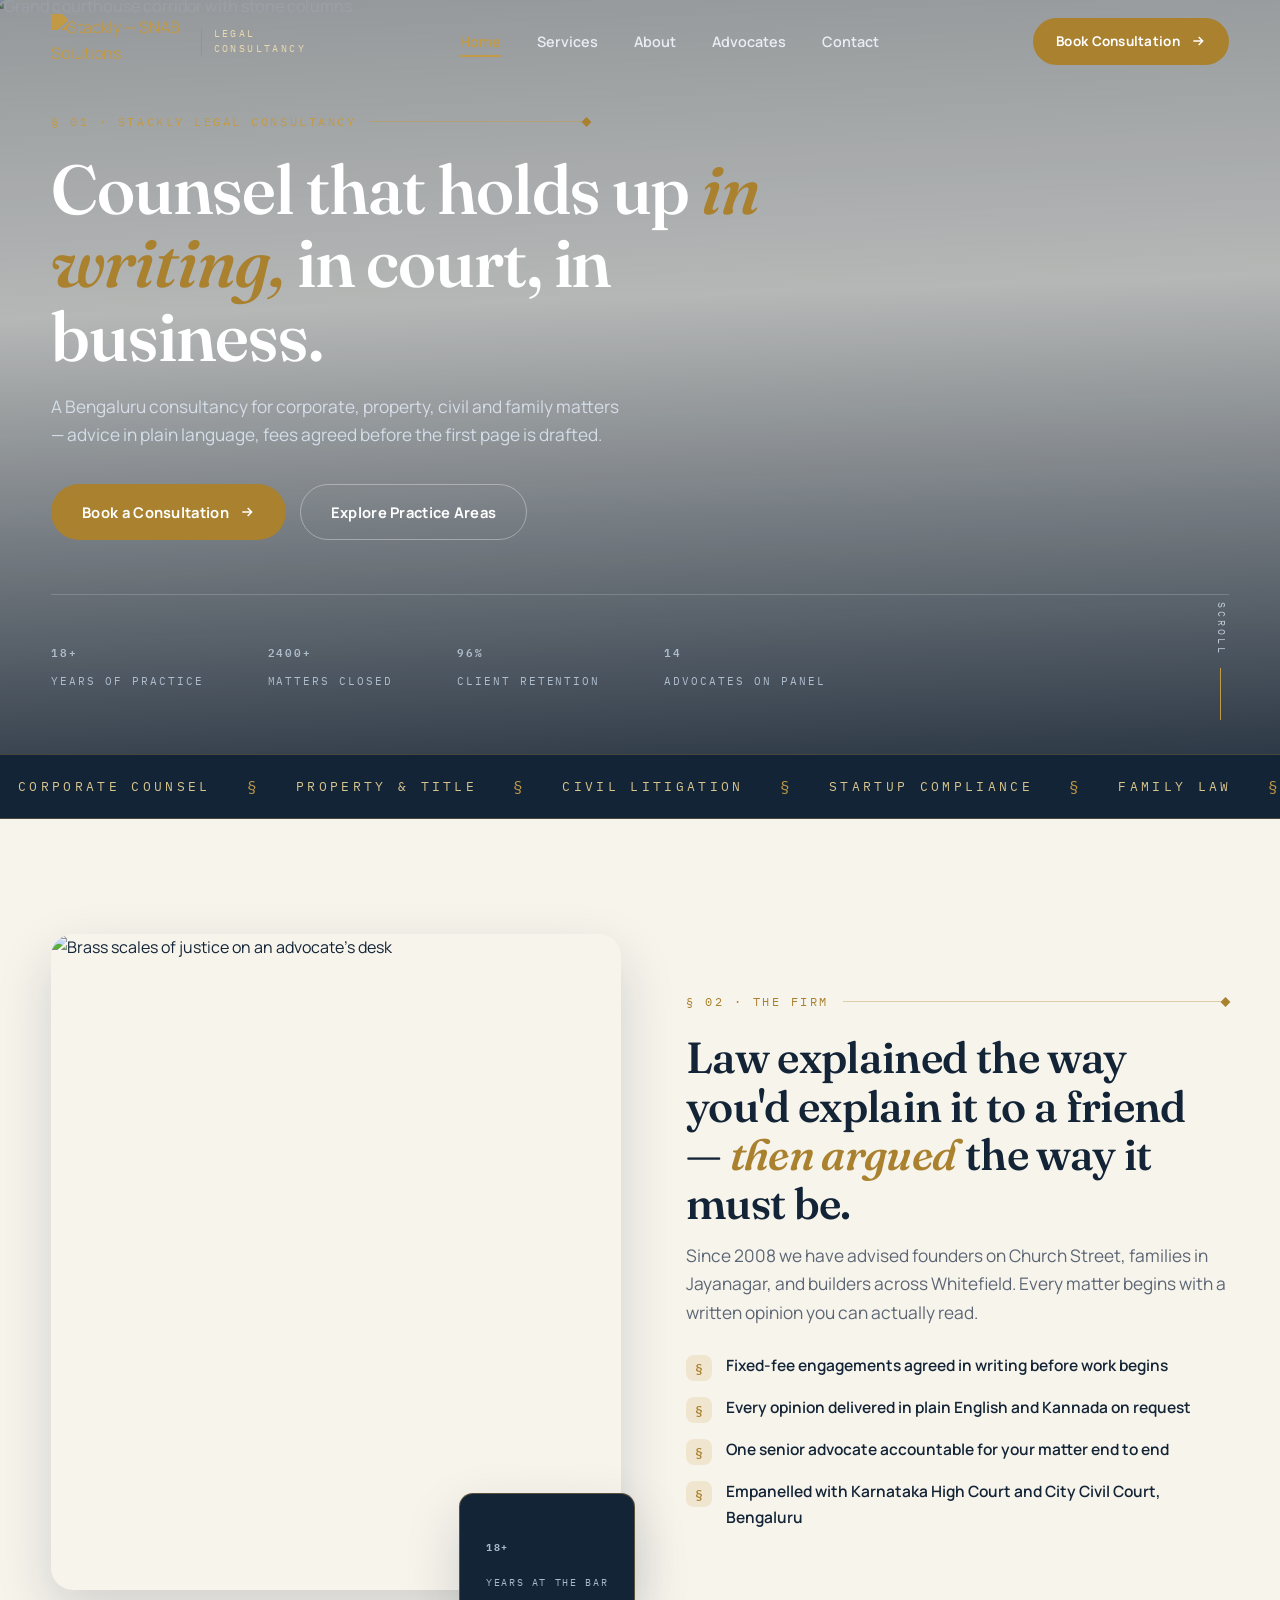
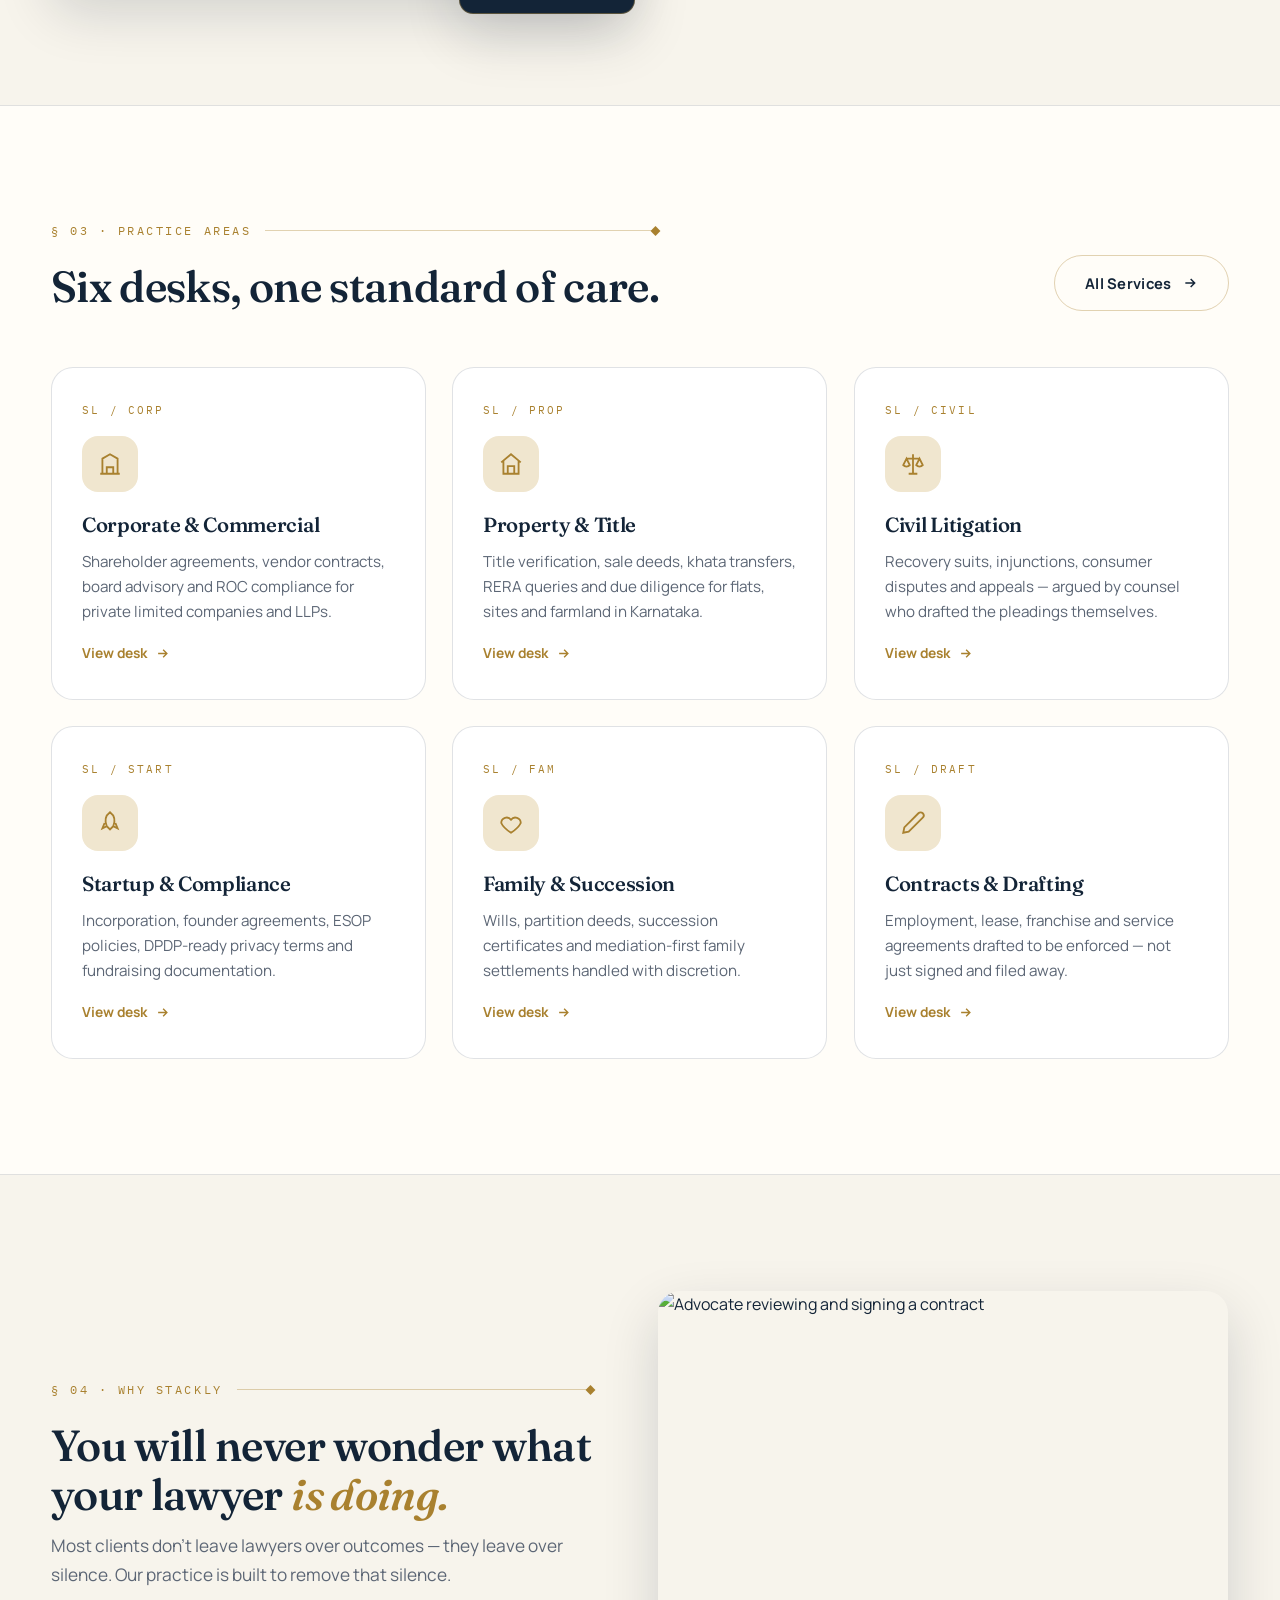
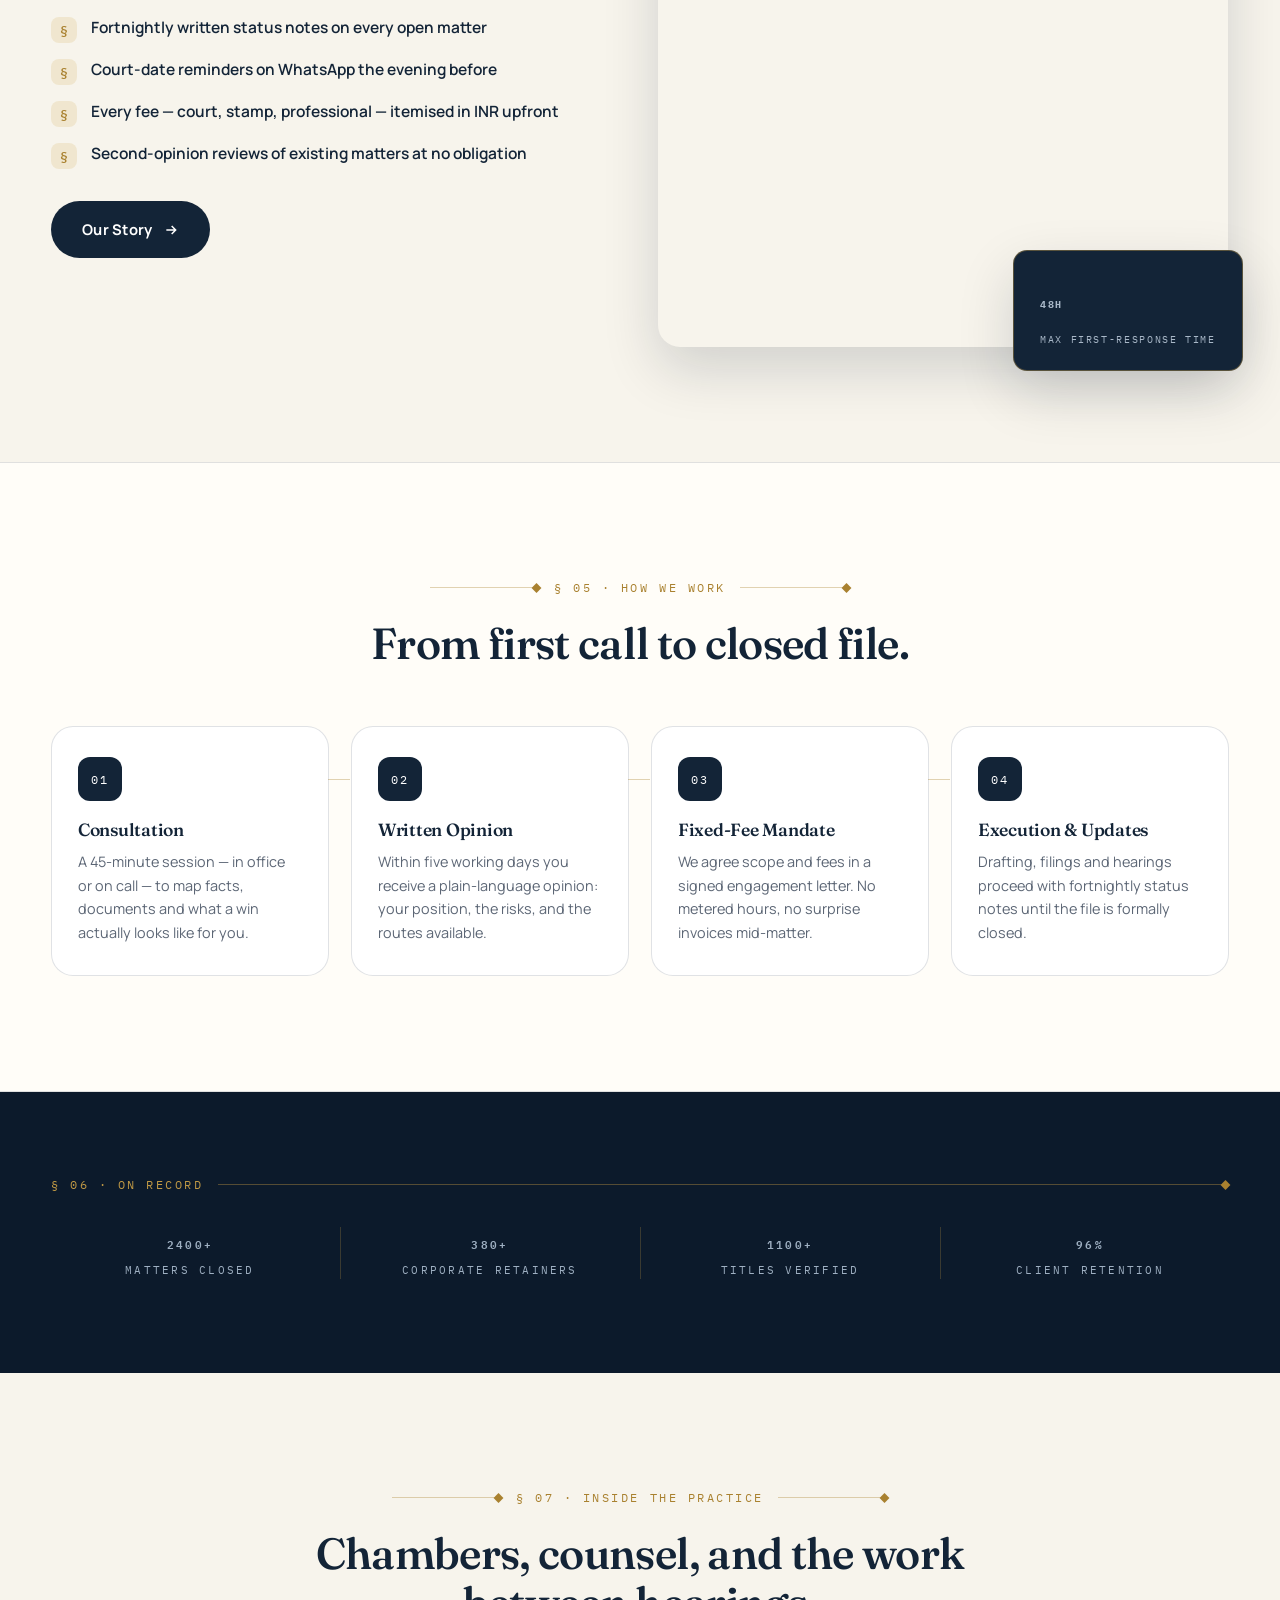
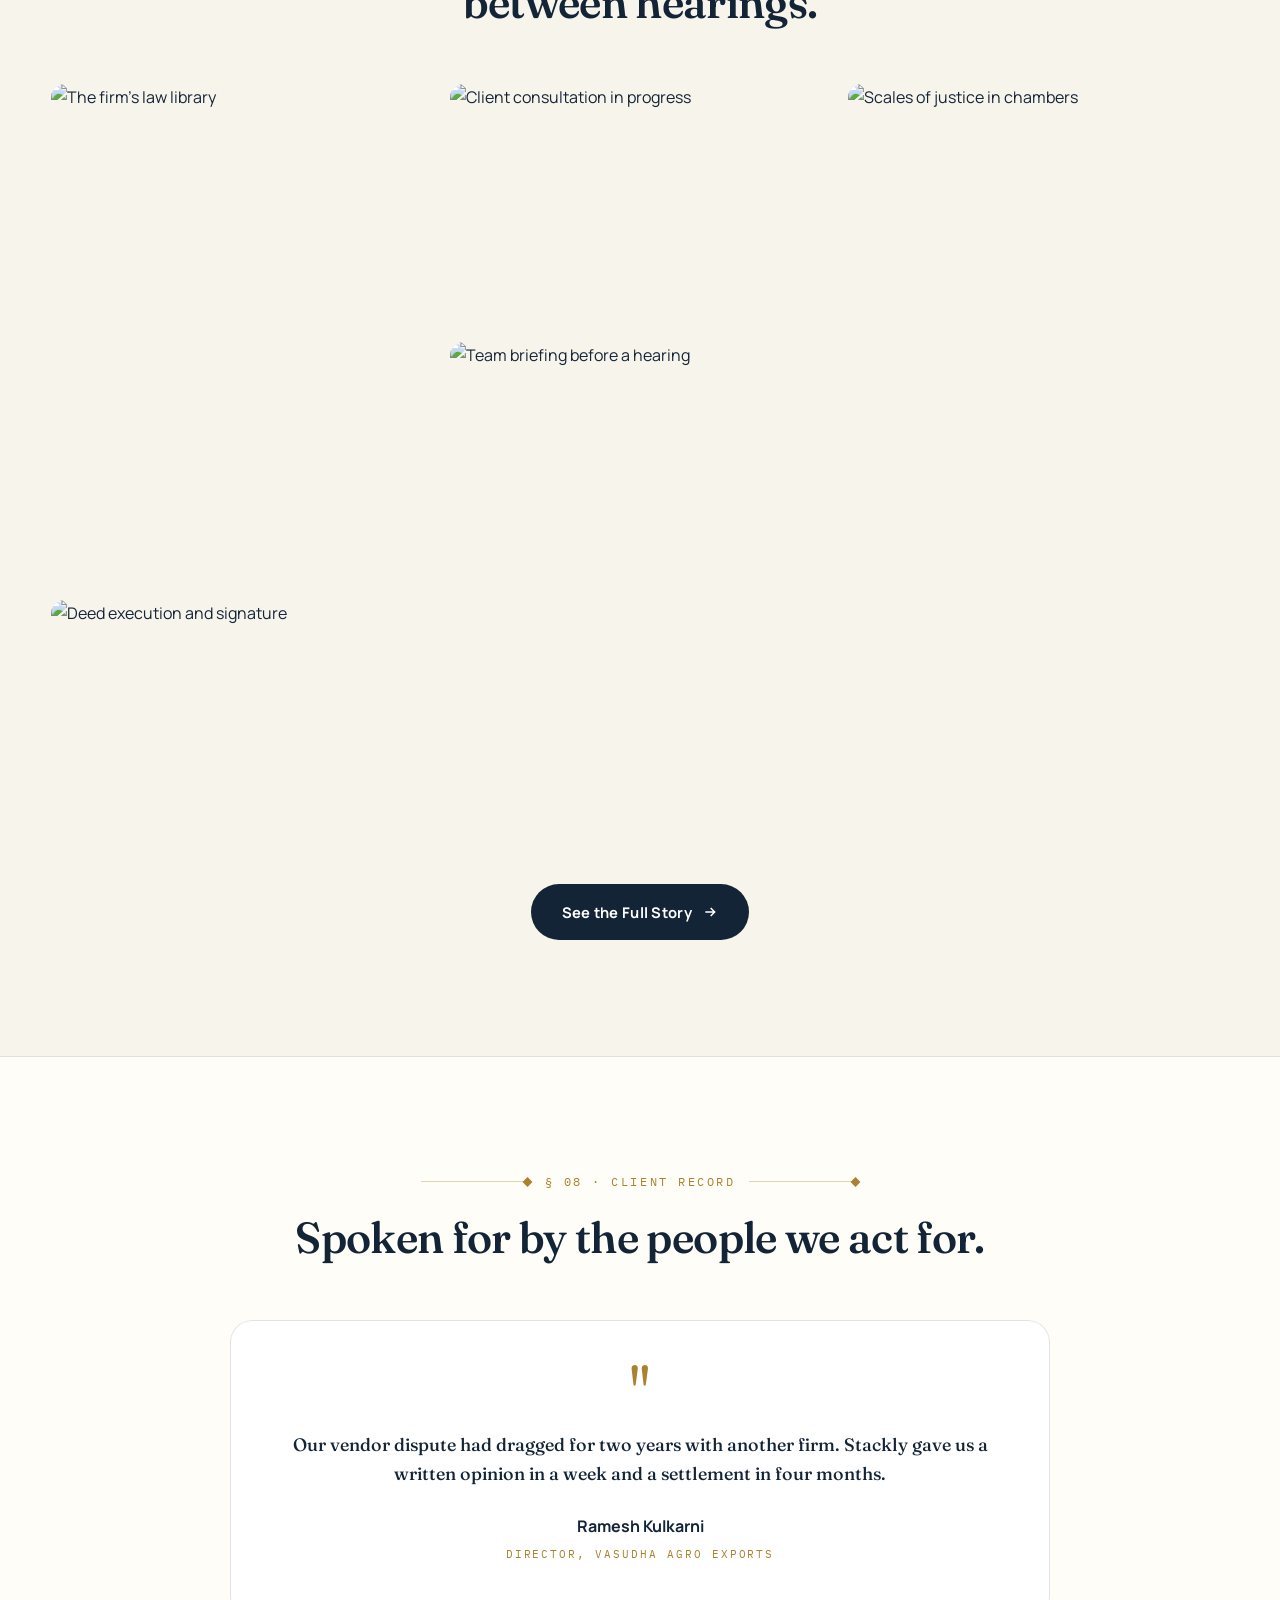
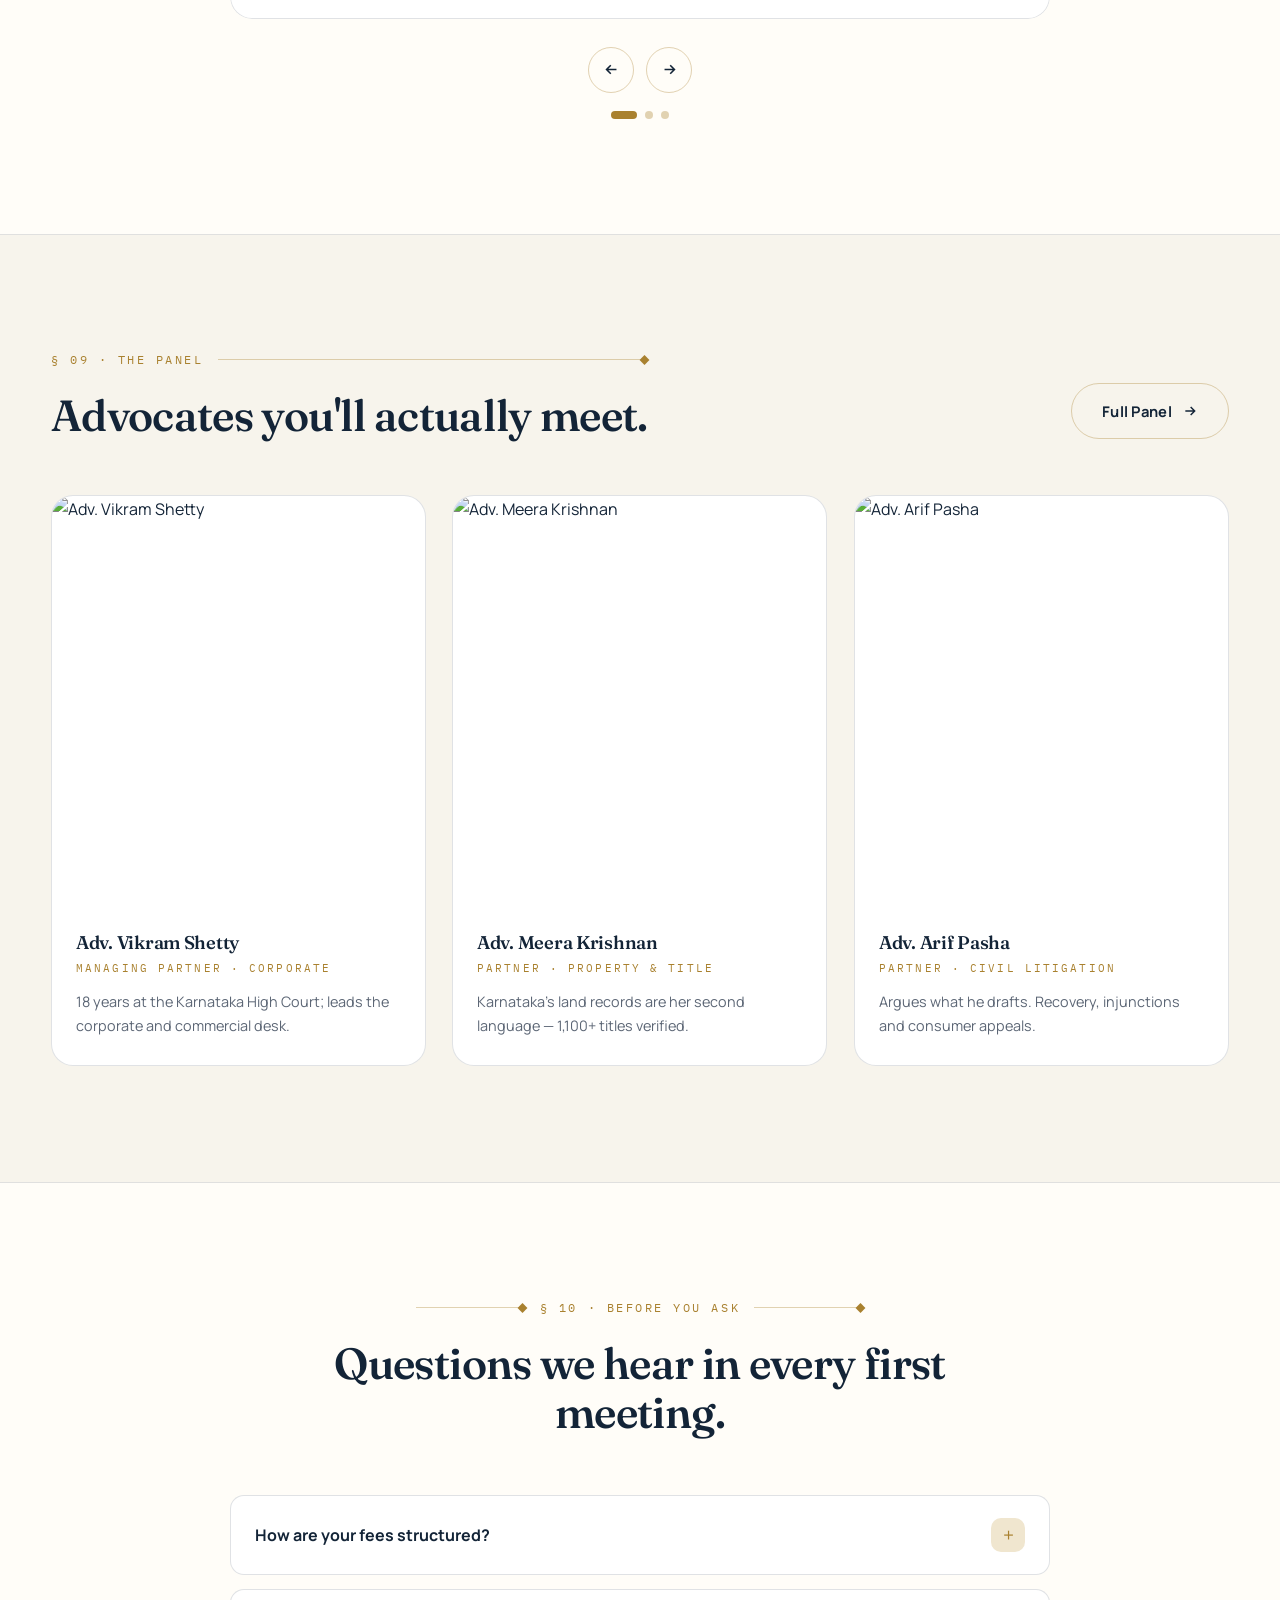
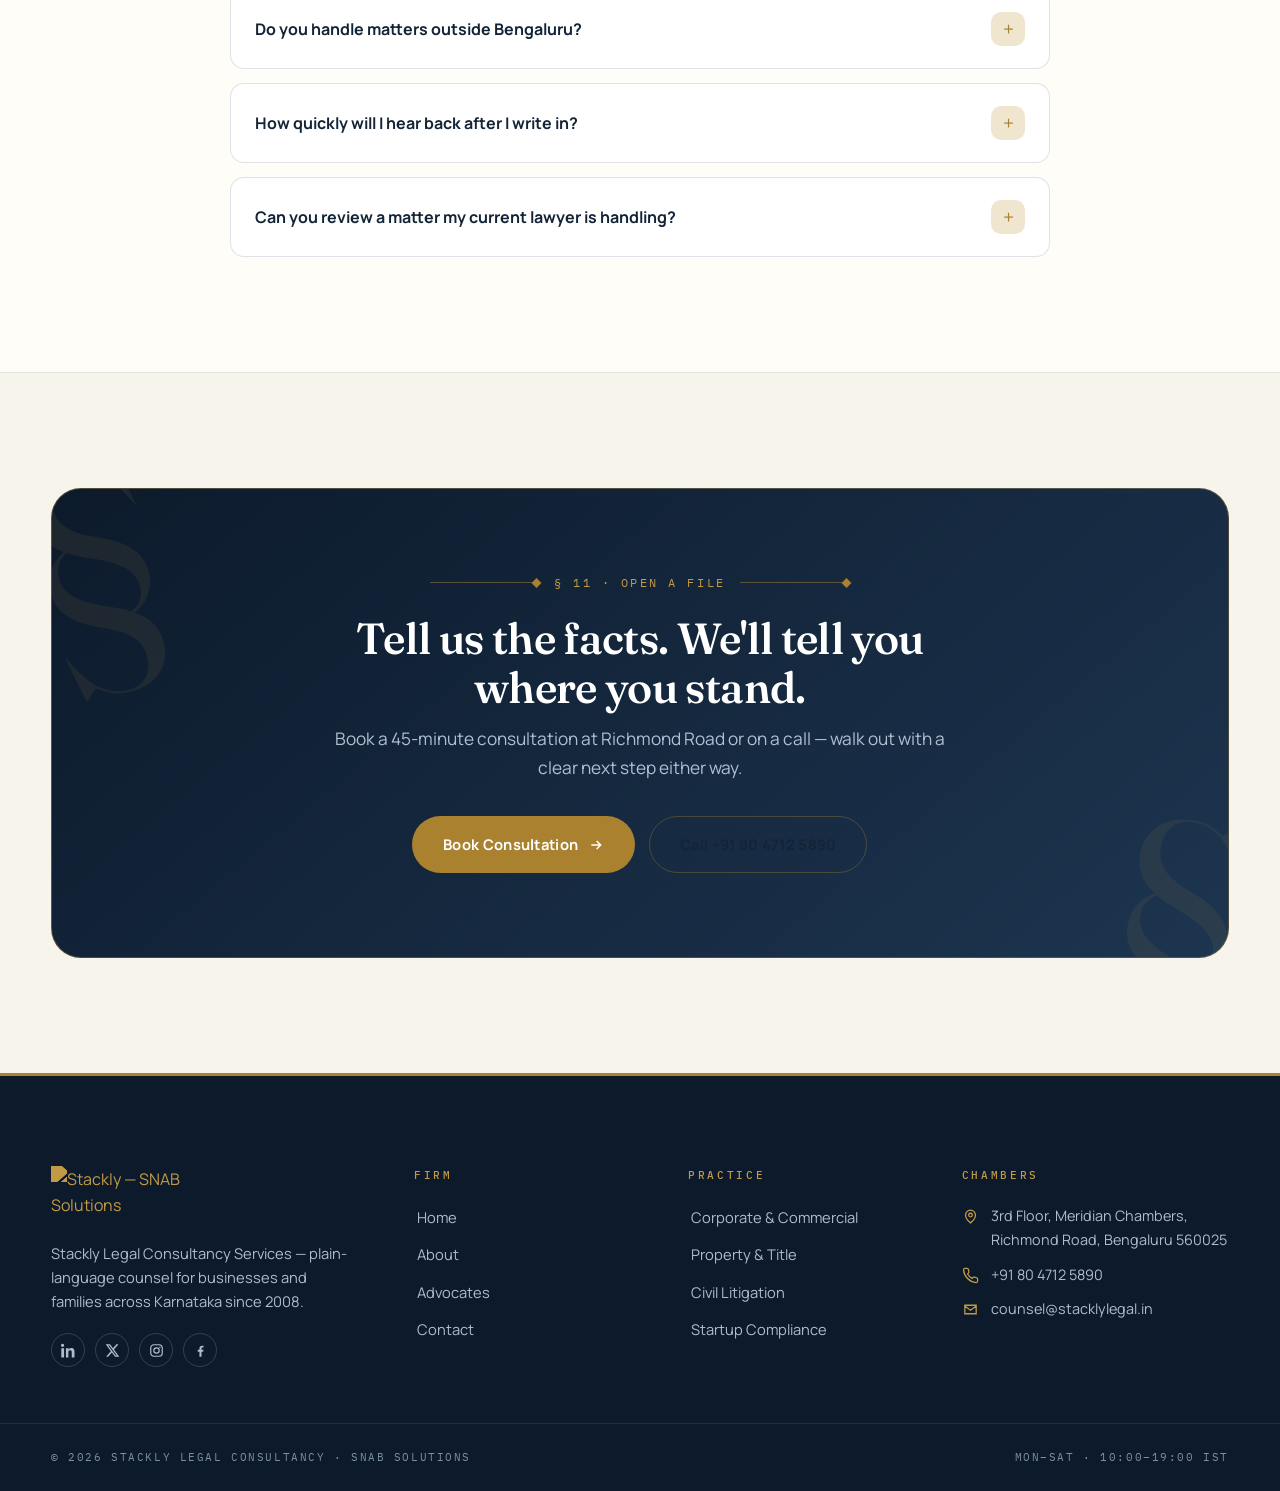
==== commit 982417ab: "update" ====
--- a/index.html
+++ b/index.html
@@ -378,6 +378,20 @@
           <img src="https://wsrv.nl/?url=https://snabsolutions.in/wp-content/uploads/2026/02/stackly-snab-solutions.png&w=260&h=104&output=webp&q=80&fit=inside" alt="Stackly — SNAB Solutions" loading="lazy" width="130" height="52">
         </span>
         <p>Stackly Legal Consultancy Services — plain-language counsel for businesses and families across Karnataka since 2008.</p>
+        <div class="f-social" aria-label="Stackly Legal on social media">
+          <a href="404.html" target="_blank" rel="noopener" aria-label="LinkedIn">
+            <svg viewBox="0 0 24 24" fill="currentColor"><path d="M4.98 3.5A2.49 2.49 0 1 1 .02 3.5a2.49 2.49 0 0 1 4.96 0zM.5 8.2h4.4V23H.5V8.2zm7.4 0h4.2v2h.06c.59-1.1 2.02-2.27 4.16-2.27 4.45 0 5.27 2.9 5.27 6.66V23h-4.4v-7.5c0-1.79-.03-4.1-2.5-4.1-2.5 0-2.89 1.95-2.89 3.97V23H7.9V8.2z"/></svg>
+          </a>
+          <a href="404.html" target="_blank" rel="noopener" aria-label="X (Twitter)">
+            <svg viewBox="0 0 24 24" fill="currentColor"><path d="M18.24 2h3.31l-7.23 8.26L22.83 22h-6.66l-5.22-6.82L4.99 22H1.68l7.73-8.84L1.17 2h6.83l4.72 6.23L18.24 2zm-1.16 18.07h1.83L6.98 3.83H5.01l12.07 16.24z"/></svg>
+          </a>
+          <a href="404.html" target="_blank" rel="noopener" aria-label="Instagram">
+            <svg viewBox="0 0 24 24" fill="none" stroke="currentColor" stroke-width="1.9"><rect x="2.8" y="2.8" width="18.4" height="18.4" rx="5.2"/><circle cx="12" cy="12" r="4.3"/><circle cx="17.4" cy="6.6" r="1.15" fill="currentColor" stroke="none"/></svg>
+          </a>
+          <a href="404.html" target="_blank" rel="noopener" aria-label="Facebook">
+            <svg viewBox="0 0 24 24" fill="currentColor"><path d="M13.6 22v-8.1h2.72l.41-3.16H13.6V8.72c0-.91.25-1.53 1.56-1.53h1.68V4.36c-.29-.04-1.29-.13-2.44-.13-2.42 0-4.08 1.48-4.08 4.19v2.32H7.6v3.16h2.72V22h3.28z"/></svg>
+          </a>
+        </div>
       </div>
       <div class="f-col">
         <h4>Firm</h4>
--- a/css/styles.css
+++ b/css/styles.css
@@ -31,6 +31,10 @@
   --ease: cubic-bezier(.22,.75,.25,1);
   --shadow-1: 0 10px 30px rgba(12,26,43,.08);
   --shadow-2: 0 22px 55px rgba(12,26,43,.16);
+
+  /* recolours the logo image to bronze (#C29A45) */
+  --logo-tint: brightness(0) saturate(100%) invert(58%) sepia(95%)
+               saturate(418%) hue-rotate(0deg) brightness(104%) contrast(52%);
 }
 
 *{ margin:0; padding:0; box-sizing:border-box; }
@@ -158,14 +162,13 @@
 }
 .brand{ display:flex; align-items:center; gap:12px; flex-shrink:0; }
 .brand .logo-chip{
-  background:var(--white); border:1px solid var(--line);
-  border-radius:12px; padding:6px 12px;
-  box-shadow:0 4px 14px rgba(12,26,43,.10);
+  background:transparent; border:none;
+  padding:0;
   display:flex; align-items:center;
-  transition:transform .35s var(--ease), box-shadow .35s var(--ease);
-}
-.brand:hover .logo-chip{ transform:translateY(-2px); box-shadow:0 8px 20px rgba(12,26,43,.15); }
-.brand img{ height:40px; width:auto; }
+  transition:transform .35s var(--ease);
+}
+.brand:hover .logo-chip{ transform:translateY(-2px); }
+.brand img{ height:55px; width:auto; filter:var(--logo-tint); }
 .brand .brand-tag{
   font-family:var(--font-mono); font-size:.62rem; letter-spacing:.24em;
   text-transform:uppercase; color:var(--bronze-2);
@@ -262,15 +265,19 @@
    HERO — fix #1: clear separation from header, full image
    ============================================================ */
 .hero{
-  position:relative; min-height:92vh;
+  position:relative; min-height:78vh;
   display:flex; align-items:flex-end;
   color:var(--white);
-  /* header clearance + breathing room so content never overlaps */
-  padding-top:calc(var(--header-h) + clamp(48px, 7vh, 90px));
-  padding-bottom:clamp(64px, 8vh, 104px);
+  padding-bottom:clamp(56px, 7vh, 88px);
   isolation:isolate; overflow:hidden;
 }
 .hero.short{ min-height:72vh; }
+/* .flush zeroes section padding at higher specificity than .hero,
+   so the hero's bottom padding is restored here; top clearance
+   is handled on .hero .wrap below */
+section.hero.flush{
+  padding-bottom:clamp(56px, 7vh, 88px);
+}
 .hero-media{ position:absolute; inset:0; z-index:-2; }
 .hero-media img{
   width:100%; height:100%; object-fit:cover;
@@ -281,7 +288,12 @@
   content:""; position:absolute; inset:0; z-index:-1;
   background:linear-gradient(178deg, rgba(12,26,43,.42) 0%, rgba(12,26,43,.28) 40%, rgba(12,26,43,.86) 100%);
 }
-.hero .wrap{ position:relative; }
+.hero .wrap{
+  position:relative;
+  /* clearance lives on the wrap itself — immune to section.flush,
+     so hero text can never sit under the fixed header */
+  padding-top:calc(var(--header-h) + 28px);
+}
 .hero .docket .code{ color:var(--bronze-2); }
 .hero .docket .rule{ background:rgba(194,154,69,.5); max-width:220px; }
 .hero h1{ max-width:16ch; margin-bottom:20px; }
@@ -656,10 +668,22 @@
   gap:clamp(30px,4vw,60px); padding-bottom:56px;
 }
 .f-brand .logo-chip{
-  background:var(--paper-2); border-radius:12px; padding:8px 14px;
+  background:transparent; padding:0;
   display:inline-flex; margin-bottom:20px;
 }
-.f-brand img{ height:40px; width:auto; }
+.f-brand img{ height:55px; width:auto; filter:var(--logo-tint); }
+.f-social{ display:flex; gap:10px; margin-top:20px; }
+.f-social a{
+  width:34px; height:34px; border-radius:50%;
+  display:flex; align-items:center; justify-content:center;
+  color:#AEBDCD; border:1px solid rgba(255,255,255,.16);
+  transition:color .3s, border-color .3s, transform .3s var(--ease), background .3s;
+}
+.f-social a:hover{
+  color:var(--ink); background:var(--bronze-2);
+  border-color:var(--bronze-2); transform:translateY(-3px);
+}
+.f-social svg{ width:15px; height:15px; }
 .f-brand p{ font-size:.92rem; max-width:34ch; }
 .f-col h4{
   font-family:var(--font-mono); font-size:.7rem; letter-spacing:.24em;
@@ -768,7 +792,7 @@
   .split.rev .split-media{ order:-1; }
   .split-media .frame img{ aspect-ratio:16/11; }
   .split-media .badge{ right:12px; bottom:-20px; padding:16px 20px; }
-  .hero{ min-height:88vh; }
+  .hero{ min-height:74vh; }
 }
 
 @media (max-width:640px){
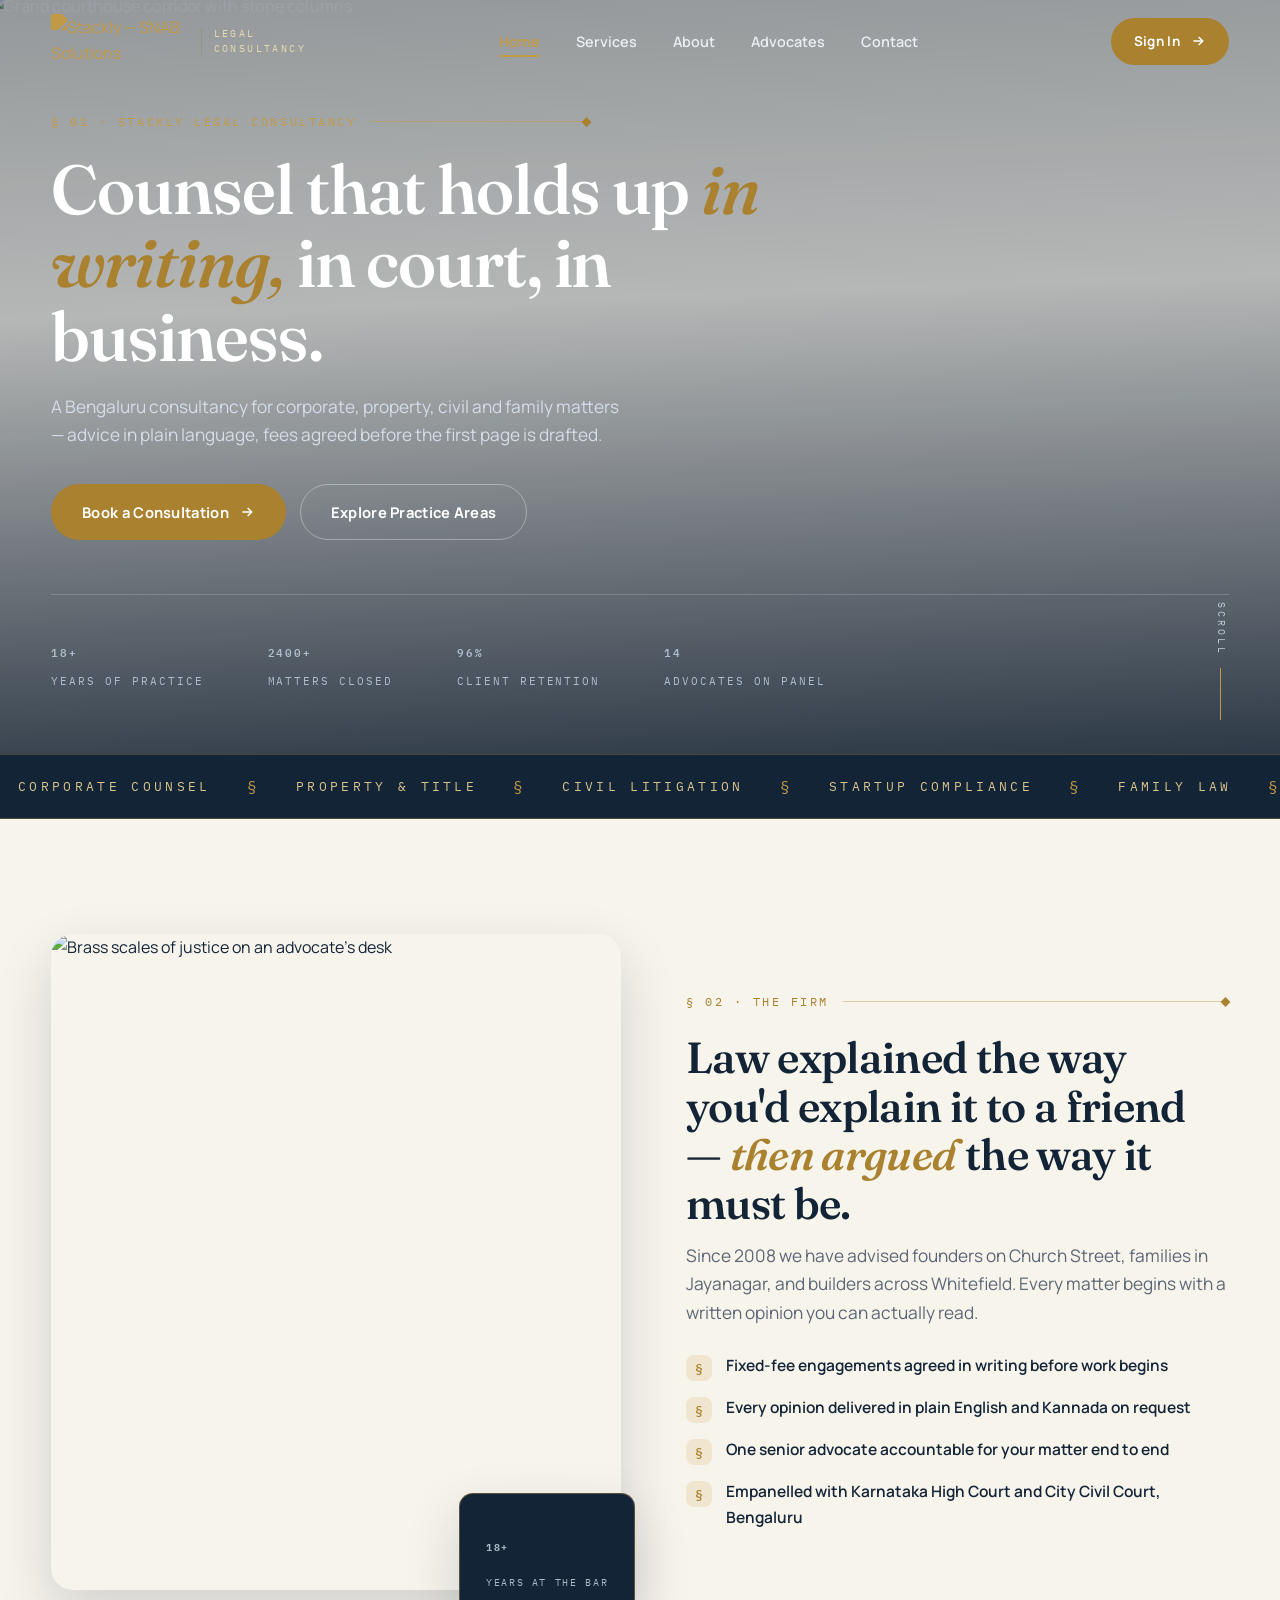
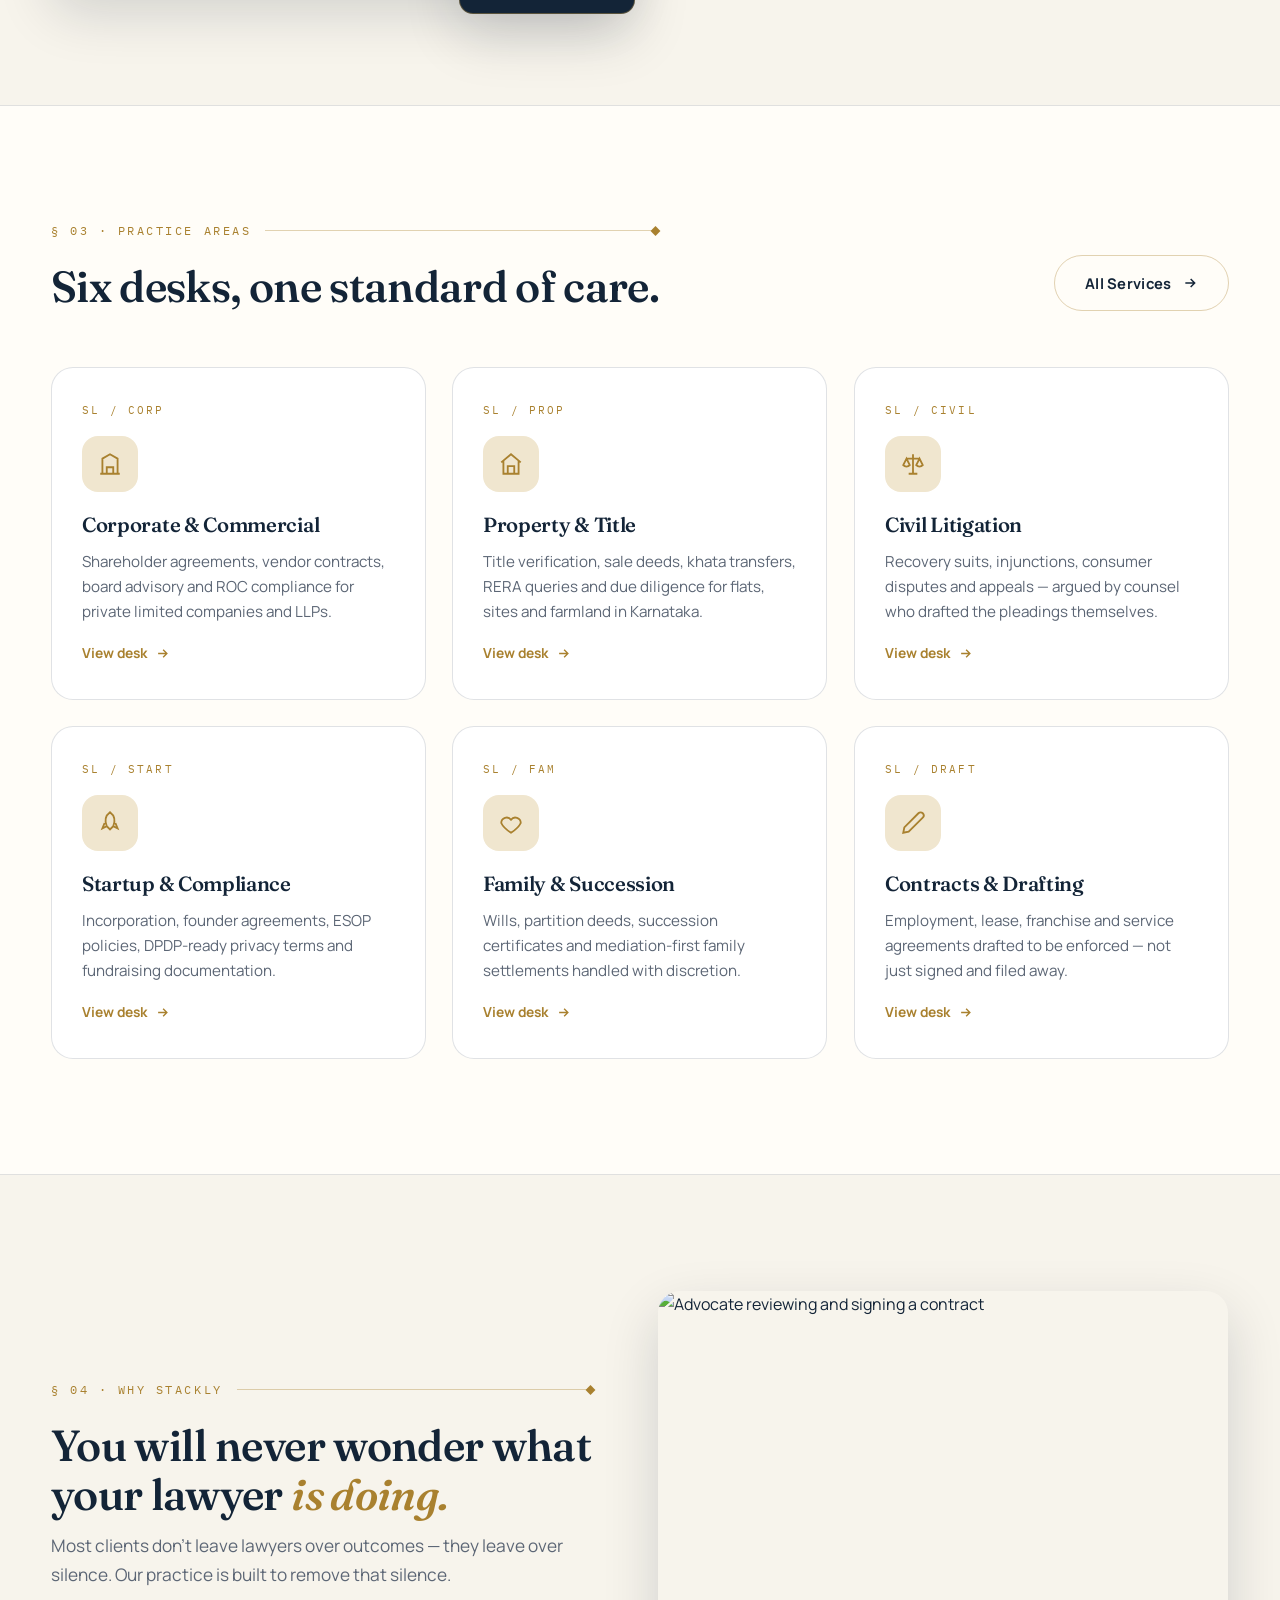
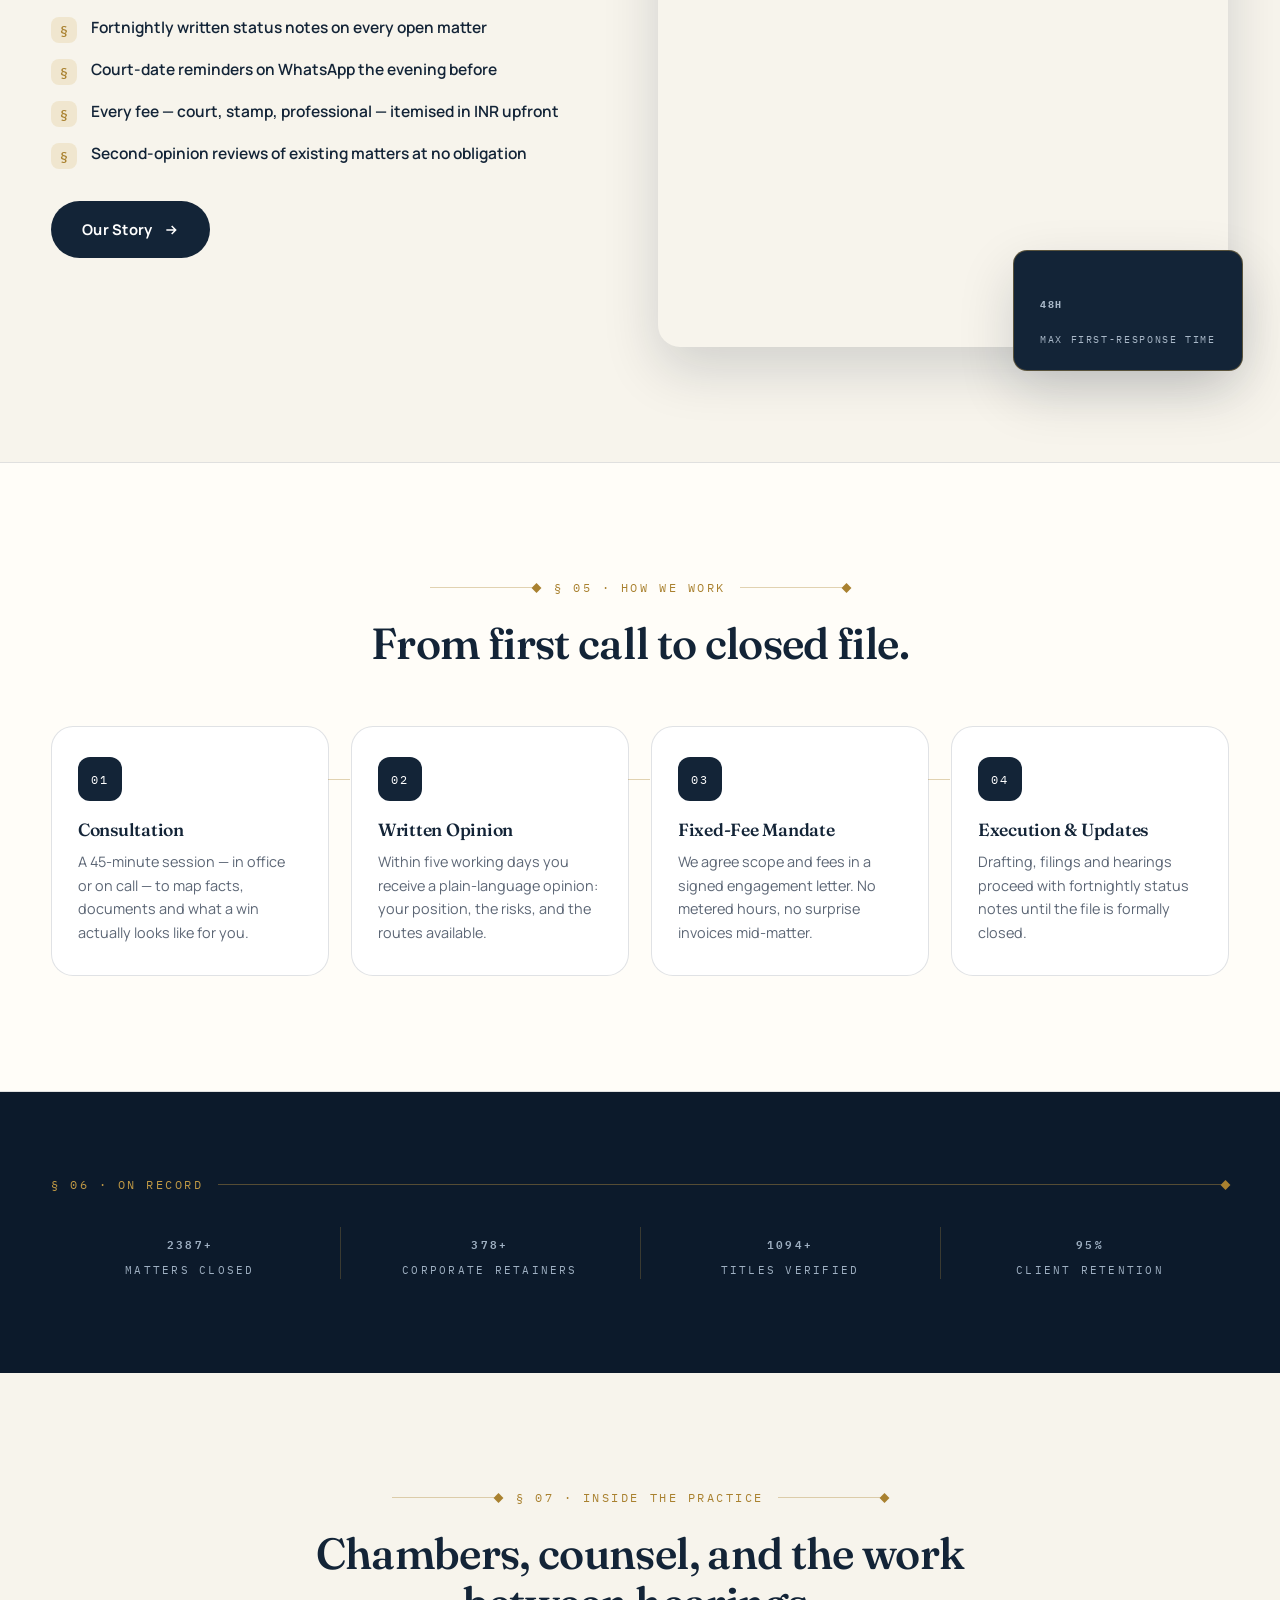
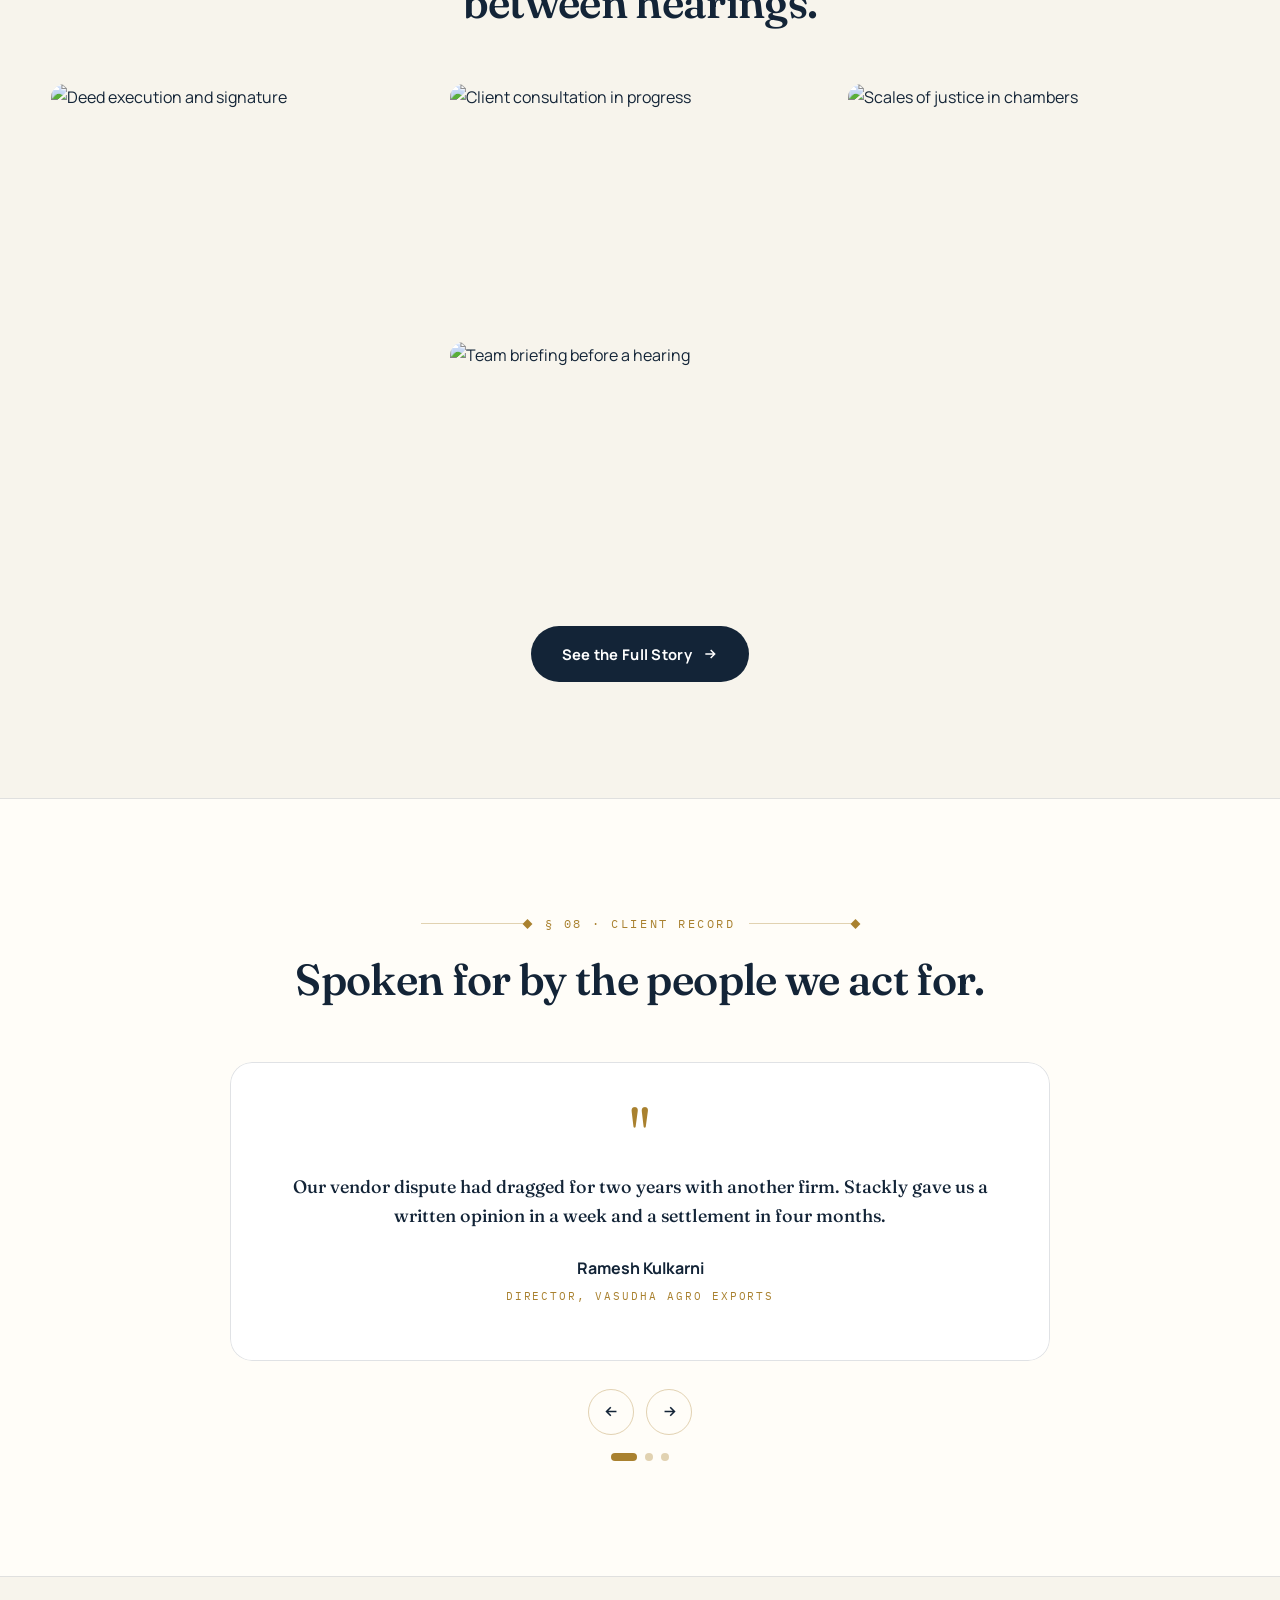
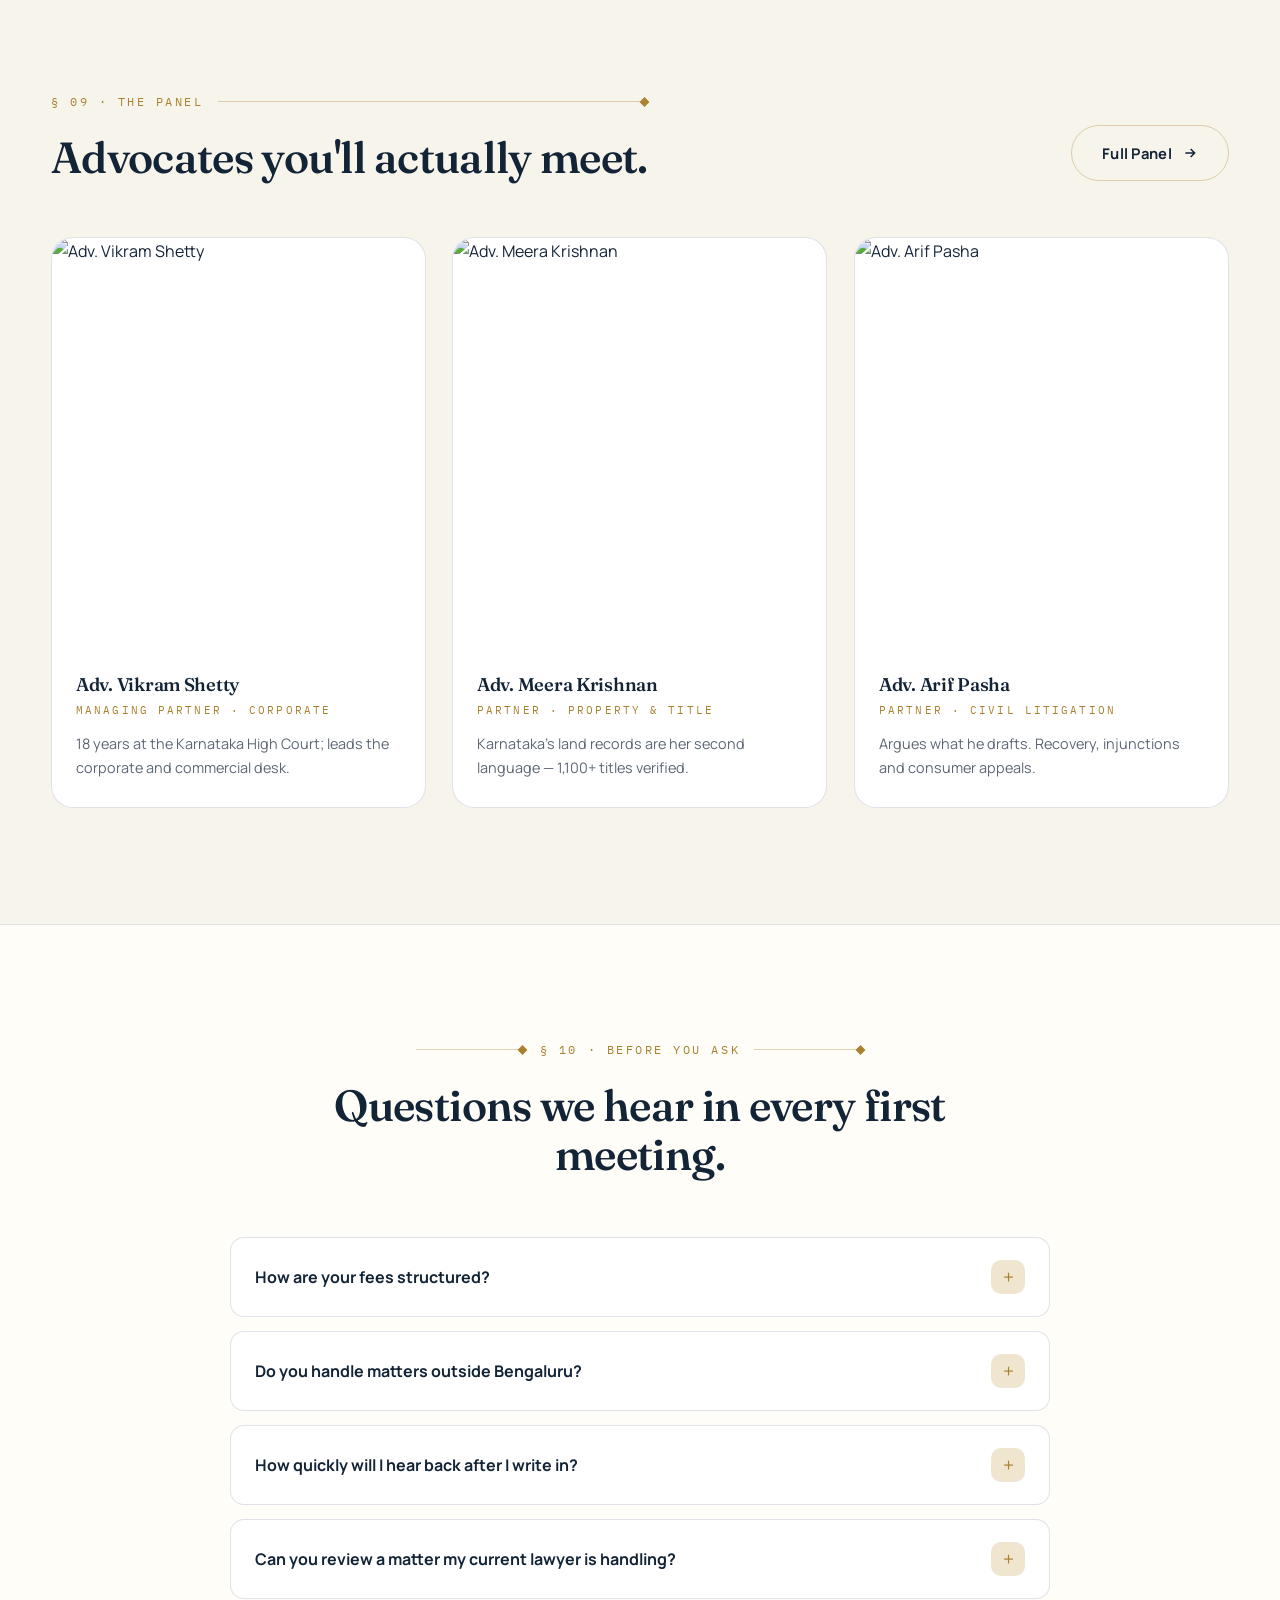
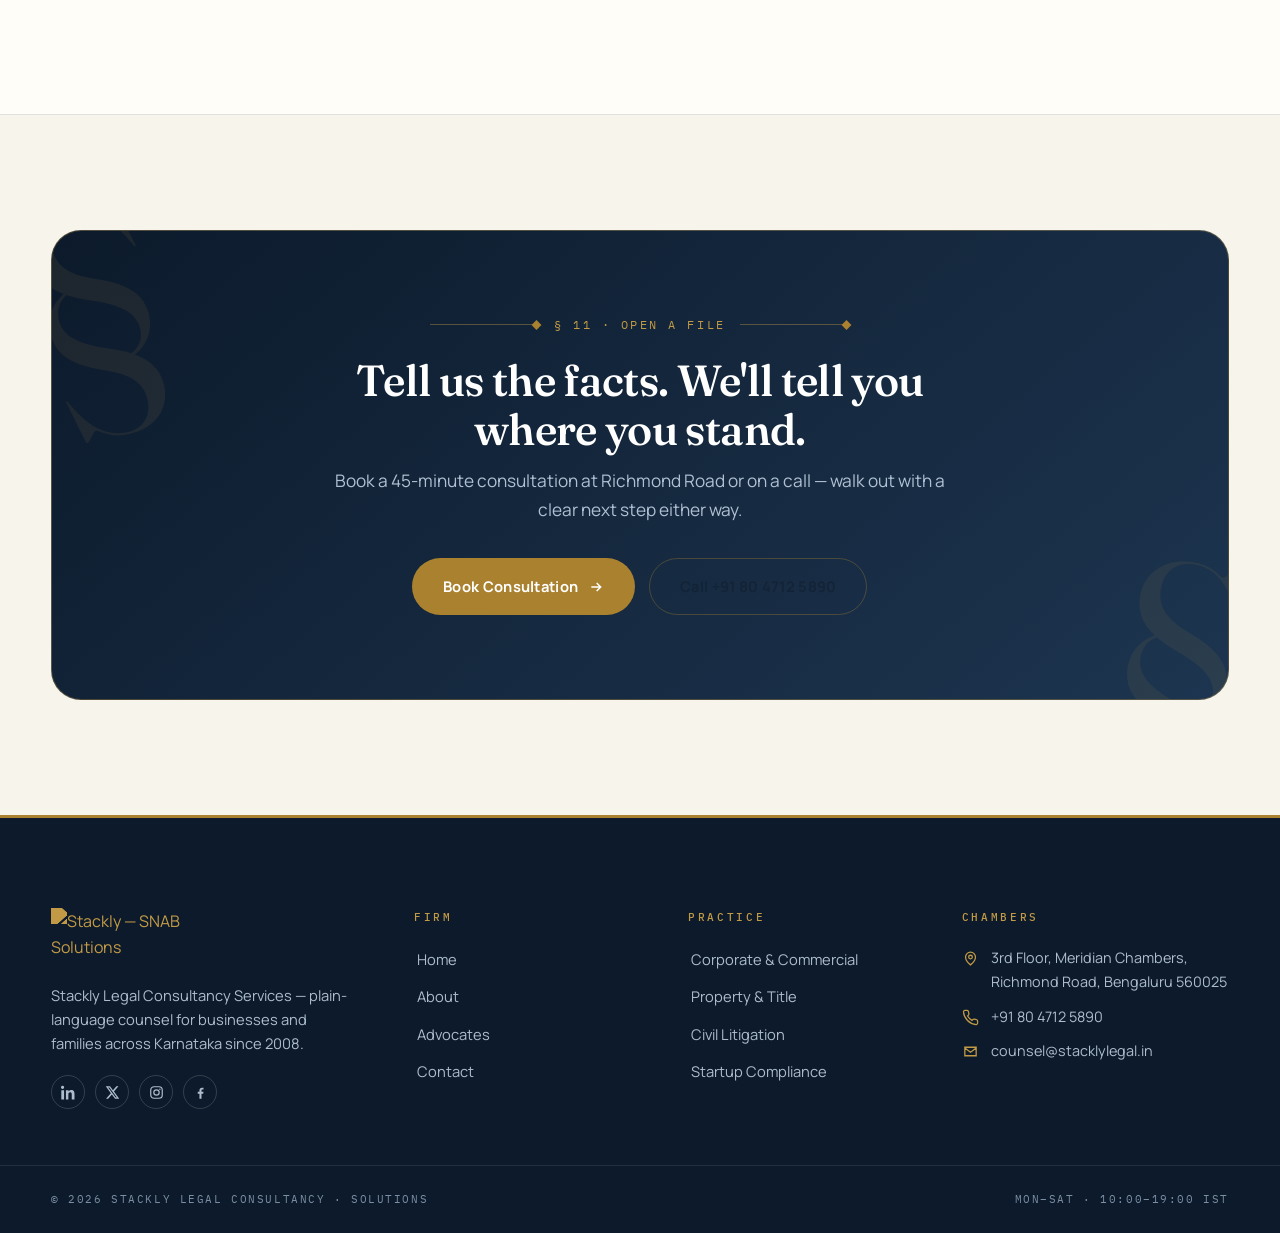
==== commit c4f80e7a: "update" ====
--- a/index.html
+++ b/index.html
@@ -31,7 +31,7 @@
       </nav>
 
       <div class="header-cta">
-        <a class="btn btn-gold" href="contact.html">Book Consultation
+        <a class="btn btn-gold" href="signin.html">Sign In
           <svg viewBox="0 0 24 24" fill="none" stroke="currentColor" stroke-width="2.2"><path d="M5 12h14M13 6l6 6-6 6"/></svg>
         </a>
       </div>
@@ -43,11 +43,15 @@
   </header>
 
   <div class="mobile-panel" id="mobilePanel">
-    <a href="index.html" class="active"><span class="idx">§01</span>Home</a>
-    <a href="services.html"><span class="idx">§02</span>Services</a>
-    <a href="about.html"><span class="idx">§03</span>About</a>
-    <a href="team.html"><span class="idx">§04</span>Advocates</a>
-    <a href="contact.html"><span class="idx">§05</span>Contact</a>
+    <a href="index.html" class="active"><span class="idx">01</span>Home</a>
+    <a href="services.html"><span class="idx">02</span>Services</a>
+    <a href="about.html"><span class="idx">03</span>About</a>
+    <a href="team.html"><span class="idx">04</span>Advocates</a>
+    <a href="contact.html"><span class="idx">05</span>Contact</a>
+    
+    <a class="btn btn-gold panel-cta" href="signin.html">Sign In
+      <svg viewBox="0 0 24 24" fill="none" stroke="currentColor" stroke-width="2.2"><path d="M5 12h14M13 6l6 6-6 6"/></svg>
+    </a>
     <p class="panel-foot">Stackly Legal · Richmond Road, Bengaluru · +91 80 4712 5890</p>
   </div>
 
@@ -242,7 +246,7 @@
         </div>
         <div class="gallery-grid">
           <figure class="g-item tall rv rv-zoom" data-d="1">
-            <img src="https://wsrv.nl/?url=images.unsplash.com/photo-1507842217343-583bb7270b66&w=700&h=1000&fit=cover&output=webp&q=58" alt="The firm's law library" loading="lazy">
+            <img src="https://wsrv.nl/?url=images.unsplash.com/photo-1450101499163-c8848c66ca85&w=800&h=520&fit=cover&output=webp&q=58" alt="Deed execution and signature" loading="lazy">
             <figcaption class="g-meta"><span class="g-label"><b>The Library</b><span>Reference · Richmond Road</span></span><span class="g-ico"><svg viewBox="0 0 24 24" fill="none" stroke="currentColor" stroke-width="2.2"><path d="M7 17 17 7M9 7h8v8"/></svg></span></figcaption>
           </figure>
           <figure class="g-item rv rv-zoom" data-d="2">
@@ -257,10 +261,7 @@
             <img src="https://wsrv.nl/?url=images.unsplash.com/photo-1568992687947-868a62a9f521&w=1100&h=520&fit=cover&output=webp&q=55" alt="Team briefing before a hearing" loading="lazy">
             <figcaption class="g-meta"><span class="g-label"><b>Case Briefings</b><span>Monday war-room</span></span><span class="g-ico"><svg viewBox="0 0 24 24" fill="none" stroke="currentColor" stroke-width="2.2"><path d="M7 17 17 7M9 7h8v8"/></svg></span></figcaption>
           </figure>
-          <figure class="g-item rv rv-zoom" data-d="5">
-            <img src="https://wsrv.nl/?url=images.unsplash.com/photo-1450101499163-c8848c66ca85&w=800&h=520&fit=cover&output=webp&q=58" alt="Deed execution and signature" loading="lazy">
-            <figcaption class="g-meta"><span class="g-label"><b>Deed Execution</b><span>Registration day</span></span><span class="g-ico"><svg viewBox="0 0 24 24" fill="none" stroke="currentColor" stroke-width="2.2"><path d="M7 17 17 7M9 7h8v8"/></svg></span></figcaption>
-          </figure>
+          
         </div>
         <div class="gallery-cta rv rv-up">
           <a class="btn btn-ink" href="about.html">See the Full Story
@@ -362,7 +363,7 @@
             <a class="btn btn-gold" href="contact.html">Book Consultation
               <svg viewBox="0 0 24 24" fill="none" stroke="currentColor" stroke-width="2.2"><path d="M5 12h14M13 6l6 6-6 6"/></svg>
             </a>
-            <a class="btn btn-ghost" href="tel:+918047125890">Call +91 80 4712 5890</a>
+            <a class="btn btn-ghost" href="404.html">Call +91 80 4712 5890</a>
           </div>
         </div>
       </div>
@@ -374,21 +375,21 @@
   <footer class="site-footer">
     <div class="wrap footer-grid">
       <div class="f-brand">
-        <span class="logo-chip">
+        <span class="logo-chip"><a href="index.html">
           <img src="https://wsrv.nl/?url=https://snabsolutions.in/wp-content/uploads/2026/02/stackly-snab-solutions.png&w=260&h=104&output=webp&q=80&fit=inside" alt="Stackly — SNAB Solutions" loading="lazy" width="130" height="52">
-        </span>
+       </a> </span>
         <p>Stackly Legal Consultancy Services — plain-language counsel for businesses and families across Karnataka since 2008.</p>
         <div class="f-social" aria-label="Stackly Legal on social media">
-          <a href="404.html" target="_blank" rel="noopener" aria-label="LinkedIn">
+          <a href="404.html" target="" rel="noopener" aria-label="LinkedIn">
             <svg viewBox="0 0 24 24" fill="currentColor"><path d="M4.98 3.5A2.49 2.49 0 1 1 .02 3.5a2.49 2.49 0 0 1 4.96 0zM.5 8.2h4.4V23H.5V8.2zm7.4 0h4.2v2h.06c.59-1.1 2.02-2.27 4.16-2.27 4.45 0 5.27 2.9 5.27 6.66V23h-4.4v-7.5c0-1.79-.03-4.1-2.5-4.1-2.5 0-2.89 1.95-2.89 3.97V23H7.9V8.2z"/></svg>
           </a>
-          <a href="404.html" target="_blank" rel="noopener" aria-label="X (Twitter)">
+          <a href="404.html" target="" rel="noopener" aria-label="X (Twitter)">
             <svg viewBox="0 0 24 24" fill="currentColor"><path d="M18.24 2h3.31l-7.23 8.26L22.83 22h-6.66l-5.22-6.82L4.99 22H1.68l7.73-8.84L1.17 2h6.83l4.72 6.23L18.24 2zm-1.16 18.07h1.83L6.98 3.83H5.01l12.07 16.24z"/></svg>
           </a>
-          <a href="404.html" target="_blank" rel="noopener" aria-label="Instagram">
+          <a href="404.html" target="" rel="noopener" aria-label="Instagram">
             <svg viewBox="0 0 24 24" fill="none" stroke="currentColor" stroke-width="1.9"><rect x="2.8" y="2.8" width="18.4" height="18.4" rx="5.2"/><circle cx="12" cy="12" r="4.3"/><circle cx="17.4" cy="6.6" r="1.15" fill="currentColor" stroke="none"/></svg>
           </a>
-          <a href="404.html" target="_blank" rel="noopener" aria-label="Facebook">
+          <a href="404.html" target="" rel="noopener" aria-label="Facebook">
             <svg viewBox="0 0 24 24" fill="currentColor"><path d="M13.6 22v-8.1h2.72l.41-3.16H13.6V8.72c0-.91.25-1.53 1.56-1.53h1.68V4.36c-.29-.04-1.29-.13-2.44-.13-2.42 0-4.08 1.48-4.08 4.19v2.32H7.6v3.16h2.72V22h3.28z"/></svg>
           </a>
         </div>
@@ -422,7 +423,7 @@
     </div>
     <div class="footer-bar">
       <div class="wrap">
-        <span>© 2026 Stackly Legal Consultancy · SNAB Solutions</span>
+        <span>© 2026 Stackly Legal Consultancy · Solutions</span>
         <span>Mon–Sat · 10:00–19:00 IST</span>
       </div>
     </div>
--- a/css/styles.css
+++ b/css/styles.css
@@ -38,7 +38,7 @@
 }
 
 *{ margin:0; padding:0; box-sizing:border-box; }
-html{ scroll-behavior:smooth; }
+html{ scroll-behavior:smooth; overflow-x:clip; }
 body{
   font-family:var(--font-body);
   background:var(--paper);
@@ -253,6 +253,7 @@
 .mobile-panel.open a:nth-child(3){ transition-delay:.22s }
 .mobile-panel.open a:nth-child(4){ transition-delay:.28s }
 .mobile-panel.open a:nth-child(5){ transition-delay:.34s }
+.mobile-panel.open a:nth-child(6){ transition-delay:.40s }
 .mobile-panel .panel-foot{
   margin-top:34px; font-family:var(--font-mono); font-size:.72rem;
   letter-spacing:.18em; color:#8DA0B6; text-transform:uppercase;
@@ -260,6 +261,17 @@
 }
 .mobile-panel.open .panel-foot{ opacity:1; }
 body.nav-locked{ overflow:hidden; }
+
+/* while the mobile panel is open, lift the header above it so the
+   X stays clickable; strip the scrolled chrome so no white bar shows */
+body.nav-locked .site-header{
+  z-index:230;
+  background:transparent;
+  backdrop-filter:none;
+  box-shadow:none;
+  border-bottom-color:transparent;
+}
+body.nav-locked .site-header .brand-tag{ color:#E8D9AF; }
 
 /* ============================================================
    HERO — fix #1: clear separation from header, full image
@@ -796,6 +808,8 @@
 }
 
 @media (max-width:640px){
+  .rv-left{ transform:translateX(-26px); }
+  .rv-right{ transform:translateX(26px); }
   .grid-3, .grid-2, .grid-4, .steps{ grid-template-columns:1fr; }
   .gallery-grid{ grid-template-columns:1fr 1fr; grid-auto-rows:170px; }
   .g-item.wide{ grid-column:span 2; }
@@ -809,7 +823,7 @@
   .cta-banner{ padding:42px 26px; }
   .footer-grid{ grid-template-columns:1fr; gap:34px; }
   .btn{ padding:14px 24px; }
-  .brand img{ height:34px; }
+  .brand img{ height:54px; }
 }
 
 /* reduced motion */
@@ -831,4 +845,23 @@
 .site-header.scrolled .btn-signin{
   color:var(--ink); border-color:var(--line-gold);
 }
-.site-header.scrolled .btn-signin:hover{ color:var(--white); }+.site-header.scrolled .btn-signin:hover{ color:var(--white); }
+
+/* ============================================================
+   MOBILE PANEL CTA — Book Consultation lives in the hamburger
+   ============================================================ */
+@media (max-width:900px){
+  .header-cta{ display:none; }   /* re-asserted after the late display:flex above */
+}
+.mobile-panel .panel-cta{
+  margin-top:34px;
+  display:inline-flex; width:max-content;
+  align-items:center; gap:10px;
+  font-family:var(--font-body); font-weight:700; font-size:.95rem;
+  padding:16px 30px; border-bottom:0;
+  opacity:0; transform:translateY(24px);
+  transition:opacity .5s var(--ease) .46s, transform .5s var(--ease) .46s,
+             background .3s, color .3s;
+}
+.mobile-panel .panel-cta svg{ width:16px; height:16px; }
+.mobile-panel.open .panel-cta{ opacity:1; transform:translateY(0); }
